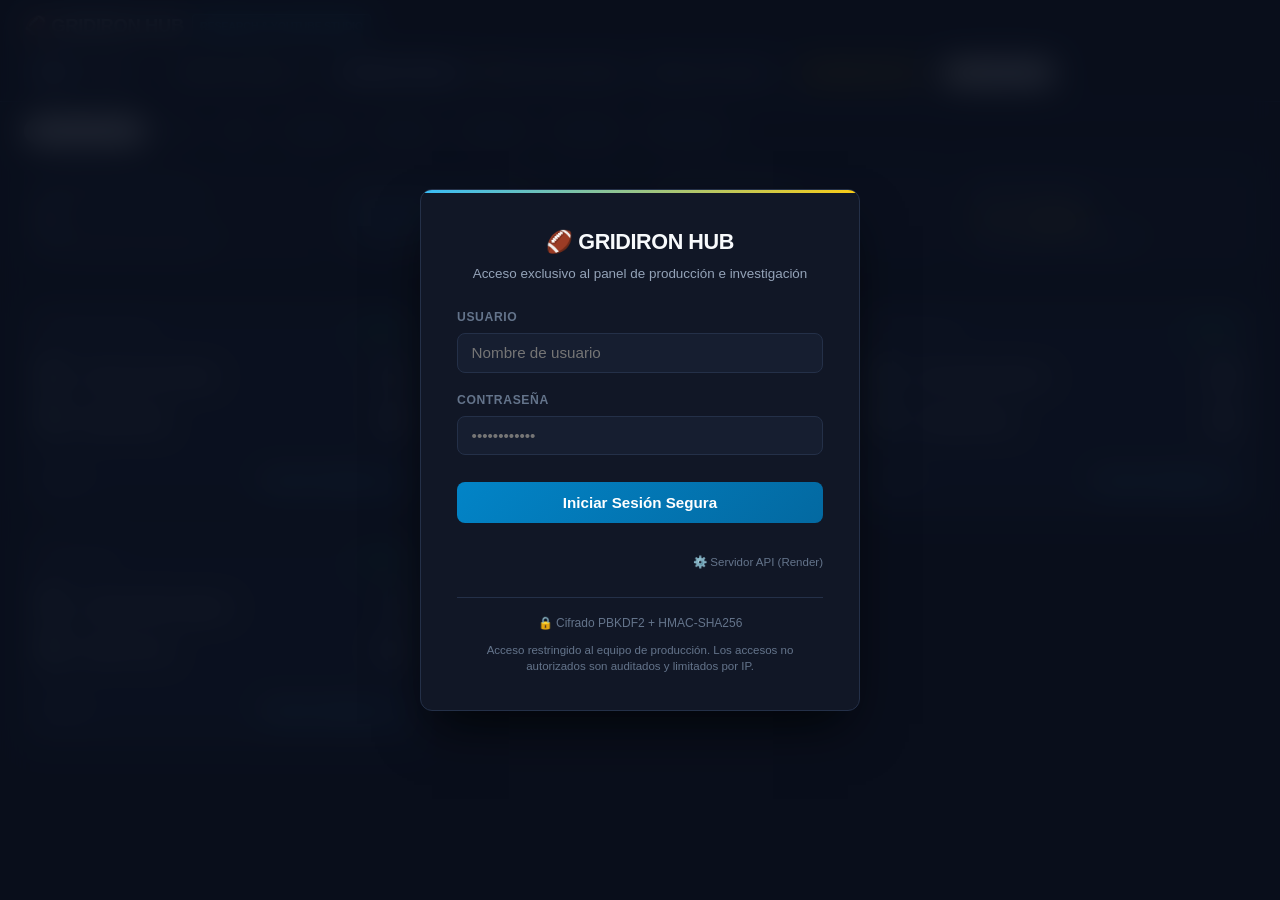
==== frontend/index.html @ 56f916ce "fix(vercel): add .vercelignore and clean vercel.json for pure static deployment" ====
<!DOCTYPE html>
<html lang="es">
<head>
  <meta charset="UTF-8">
  <meta name="viewport" content="width=device-width, initial-scale=1.0">
  <title>Gridiron Hub — Plataforma de Research NFL/NCAA</title>
  <link rel="stylesheet" href="./style.css">
  <link rel="icon" href="data:image/svg+xml,<svg xmlns=%22http://www.w3.org/2000/svg%22 viewBox=%220 0 100 100%22><text y=%22.9em%22 font-size=%2290%22>🏈</text></svg>">
</head>
<body>

  <!-- App Header -->
  <header class="app-header">
    <div class="header-container">
      <div class="brand-section">
        <div class="brand-title">
          <span>🏈 GRIDIRON HUB</span>
          <span class="brand-badge">Research & YouTube Studio</span>
        </div>
      </div>

      <div class="controls-section">
        <!-- League Selector -->
        <div class="btn-group">
          <button class="btn-toggle active" id="btn-league-nfl" onclick="switchLeague('nfl')">NFL</button>
          <button class="btn-toggle" id="btn-league-ncaa" onclick="switchLeague('ncaa')">NCAA</button>
        </div>

        <!-- Week Selector -->
        <select class="select-input" id="select-week" onchange="changeWeek(this.value)">
          <option value="11" selected>Semana 11 (2024)</option>
          <option value="10">Semana 10 (2024)</option>
          <option value="9">Semana 9 (2024)</option>
        </select>

        <!-- View Switcher -->
        <div class="btn-group">
          <button class="btn-toggle active" id="btn-view-games" onclick="switchView('games')">Partidos & Fichas</button>
          <button class="btn-toggle" id="btn-view-awards" onclick="switchView('awards')">🏆 Premios Semanales</button>
          <button class="btn-toggle" id="btn-view-script" onclick="switchView('script')">🎙️ Guion YouTube</button>
        </div>

        <!-- Staging / Mock Indicator -->
        <div class="staging-indicator" onclick="toggleTestPanel()" title="Solo para tus ojos: Entorno de pruebas y simulación">
          <span class="staging-dot"></span>
          <span>Staging Preview</span>
        </div>

        <!-- User Session Indicator & Controls -->
        <div id="auth-controls" style="display: flex; align-items: center; gap: 0.5rem;">
          <span class="brand-badge" id="auth-user-badge" style="display: none; background: rgba(34, 197, 94, 0.15); color: var(--metric-positive); border-color: rgba(34, 197, 94, 0.3);"></span>
          <button class="pill-btn" id="btn-logout" onclick="logoutUser()" style="display: none; font-size: 0.72rem; padding: 0.25rem 0.55rem;">Cerrar Sesión</button>
          <button class="pill-btn active" id="btn-login-trigger" onclick="openLoginModal()" style="font-size: 0.72rem; padding: 0.25rem 0.55rem;">🔑 Acceso Equipo</button>
        </div>
      </div>
    </div>
  </header>

  <!-- Testing & Simulation Control Panel (Solo para tus ojos) -->
  <section class="test-panel" id="test-panel">
    <div style="display: flex; align-items: center; justify-content: space-between; margin-bottom: 0.5rem;">
      <strong style="color: var(--metric-gold); font-size: 0.85rem;">🛠 ENTORNO DE STAGING MOCK PREVIEW (SOLO PARA TUS OJOS)</strong>
      <span style="font-size: 0.75rem; color: var(--text-muted);">Usa este panel para simular updates antes de fusionar a producción.</span>
    </div>
    <div style="display: flex; gap: 0.5rem; flex-wrap: wrap;">
      <button class="pill-btn active" onclick="loadMockDataset()">🔄 Recargar Fixtures Semanales</button>
      <button class="pill-btn" onclick="simulateGameEnd()">⚡ Simular Partido Finalizado en Vivo</button>
      <button class="pill-btn" onclick="copyYoutubeNotes()">📋 Copiar Resumen para Teleprompter</button>
    </div>
  </section>

  <!-- Filter Pills -->
  <nav class="filter-bar" id="division-filters">
    <button class="pill-btn active" onclick="filterDivision('ALL')">Todos los Juegos</button>
    <button class="pill-btn" onclick="filterDivision('AFC')">AFC</button>
    <button class="pill-btn" onclick="filterDivision('NFC')">NFC</button>
    <button class="pill-btn" onclick="filterDivision('AFC West')">AFC West</button>
    <button class="pill-btn" onclick="filterDivision('AFC East')">AFC East</button>
    <button class="pill-btn" onclick="filterDivision('AFC North')">AFC North</button>
    <button class="pill-btn" onclick="filterDivision('NFC North')">NFC North</button>
    <button class="pill-btn" onclick="filterDivision('SEC')">SEC (NCAA)</button>
  </nav>

  <!-- KPI Banner -->
  <section class="kpi-banner" id="kpi-banner">
    <div class="kpi-card">
      <span class="kpi-label">Partidos Procesados</span>
      <span class="kpi-value" id="kpi-games-count">5</span>
      <span class="kpi-sub">100% data play-by-play ingesta</span>
    </div>
    <div class="kpi-card">
      <span class="kpi-label">Mayor Impacto WP Swing</span>
      <span class="kpi-value" style="color: var(--metric-cyan);">+76.0%</span>
      <span class="kpi-sub">K. Brooks FG Bloqueado (GB vs CHI)</span>
    </div>
    <div class="kpi-card">
      <span class="kpi-label">Líder Ofensivo EPA</span>
      <span class="kpi-value" style="color: var(--metric-positive);">+21.4</span>
      <span class="kpi-sub">Josh Allen (Bills vs Chiefs)</span>
    </div>
    <div class="kpi-card">
      <span class="kpi-label">Líder Defensivo</span>
      <span class="kpi-value" style="color: var(--metric-gold);">2.5 Sacks</span>
      <span class="kpi-sub">T.J. Watt (Steelers vs Ravens)</span>
    </div>
  </section>

  <!-- Main Content View Container -->
  <main class="main-content">
    <!-- View 1: Matchup Cards Grid -->
    <div id="view-games">
      <div class="games-grid" id="games-container">
        <!-- Rendered dynamically via app.js -->
      </div>
    </div>

    <!-- View 2: Weekly Awards Hub -->
    <div id="view-awards" style="display: none;">
      <div class="awards-grid" id="awards-container">
        <!-- Rendered dynamically via app.js -->
      </div>
    </div>

    <!-- View 3: YouTube Script Studio -->
    <div id="view-script" style="display: none;">
      <div style="background: var(--bg-card); border: 1px solid var(--border-subtle); border-radius: var(--radius-lg); padding: 1.5rem;">
        <div style="display: flex; align-items: center; justify-content: space-between; flex-wrap: wrap; gap: 1rem; margin-bottom: 1.25rem; border-bottom: 1px solid var(--border-subtle); padding-bottom: 1rem;">
          <div>
            <h2 style="font-size: 1.25rem; font-weight: 700; color: var(--text-primary);">🎙️ YouTube Studio — Guion y Teleprompter</h2>
            <div style="display: flex; gap: 0.75rem; margin-top: 0.35rem; flex-wrap: wrap;">
              <span class="badge-metric badge-wp-swing" id="script-duration-badge">⏱️ 13m 45s estimados</span>
              <span class="badge-metric badge-epa-pos" id="script-words-badge">1,780 palabras</span>
              <span class="badge-metric" style="background: rgba(250, 204, 21, 0.15); color: var(--metric-gold);">Estructura 6 Bloques</span>
            </div>
          </div>
          <div style="display: flex; gap: 0.5rem;">
            <button class="pill-btn active" onclick="copyFullScript()">📋 Copiar Guion Completo</button>
            <button class="pill-btn" onclick="downloadScriptFile()">📥 Descargar .md</button>
          </div>
        </div>

        <div style="margin-bottom: 1.5rem;">
          <h4 style="font-size: 0.82rem; text-transform: uppercase; color: var(--text-muted); margin-bottom: 0.5rem;">📌 Títulos Sugeridos para YouTube (Alto CTR):</h4>
          <div id="script-titles-list" style="display: flex; flex-direction: column; gap: 0.4rem;"></div>
        </div>

        <div>
          <h4 style="font-size: 0.82rem; text-transform: uppercase; color: var(--text-muted); margin-bottom: 0.5rem;">📖 Texto del Teleprompter:</h4>
          <pre id="script-content-pre" style="background: var(--bg-surface); border: 1px solid var(--border-subtle); border-radius: var(--radius-md); padding: 1.25rem; color: var(--text-primary); font-family: var(--font-sans); white-space: pre-wrap; line-height: 1.7; font-size: 0.92rem; max-height: 650px; overflow-y: auto;"></pre>
        </div>
      </div>
    </div>
  </main>

  <!-- Drawer Modal for Game Details -->
  <div class="drawer-overlay" id="drawer-modal" onclick="closeDrawer(event)">
    <div class="drawer-panel" onclick="event.stopPropagation()">
      <div class="drawer-header">
        <div>
          <div style="font-size: 0.72rem; color: var(--text-muted); text-transform: uppercase;" id="drawer-venue">Highmark Stadium</div>
          <h2 style="font-size: 1.25rem; font-weight: 700; color: var(--text-primary);" id="drawer-title">Bills vs Chiefs</h2>
        </div>
        <button class="drawer-close" onclick="closeDrawer()">&times;</button>
      </div>

      <div class="drawer-body">
        <!-- Boxscore Analítico -->
        <section>
          <div class="section-title">📊 Boxscore Analítico & Eficiencia EPA</div>
          <table class="stats-table">
            <thead>
              <tr>
                <th style="text-align: left;">Métrica</th>
                <th id="th-away-team">KC</th>
                <th id="th-home-team">BUF</th>
              </tr>
            </thead>
            <tbody id="drawer-stats-body">
              <!-- Rendered via app.js -->
            </tbody>
          </table>
        </section>

        <!-- Top Jugadas Clave -->
        <section>
          <div class="section-title">⚡ Top Jugadas Clave (Por Win Probability Swing & EPA)</div>
          <div id="drawer-plays-list">
            <!-- Rendered via app.js -->
          </div>
        </section>

        <!-- Trivia y Contexto Narrativo para YouTube -->
        <section>
          <div class="section-title">🎙 Trivia & Puntos Narrativos para el Guion</div>
          <div id="drawer-trivia-list">
            <!-- Rendered via app.js -->
          </div>
        </section>
      </div>
    </div>
  </div>

  <!-- Login Overlay Modal (OWASP Compliant Session Gate) -->
  <div class="login-overlay" id="login-overlay">
    <div class="login-card">
      <div class="login-header">
        <div class="login-title">🏈 GRIDIRON HUB</div>
        <div class="login-subtitle">Acceso exclusivo al panel de producción e investigación</div>
      </div>

      <div class="login-error" id="login-error"></div>

      <form class="login-form" id="login-form" onsubmit="handleLoginSubmit(event)">
        <div class="login-input-group">
          <label class="login-label" for="login-username">Usuario</label>
          <input class="login-input" type="text" id="login-username" name="username" placeholder="Nombre de usuario" required autocomplete="username">
        </div>

        <div class="login-input-group">
          <label class="login-label" for="login-password">Contraseña</label>
          <input class="login-input" type="password" id="login-password" name="password" placeholder="••••••••••••" required autocomplete="current-password">
        </div>

        <button class="login-submit-btn" type="submit" id="btn-submit-login">
          Iniciar Sesión Segura
        </button>

        <div style="margin-top: 0.5rem; text-align: right;">
          <a href="javascript:void(0)" onclick="toggleApiConfig()" style="font-size: 0.72rem; color: var(--text-muted); text-decoration: none;">⚙️ Servidor API (Render)</a>
        </div>
        <div id="api-config-section" style="display: none; margin-top: 0.5rem; background: var(--bg-card); padding: 0.65rem 0.75rem; border-radius: var(--radius-sm); border: 1px solid var(--border-subtle); text-align: left;">
          <label class="login-label" style="margin-bottom: 0.35rem; display: block;">URL del Backend en Render:</label>
          <div style="display: flex; gap: 0.5rem;">
            <input class="login-input" type="url" id="custom-api-url" placeholder="https://gridiron-hub-2lr3.onrender.com" style="flex: 1; font-size: 0.8rem; padding: 0.4rem 0.6rem;">
            <button type="button" class="pill-btn active" onclick="saveCustomApiUrl()" style="font-size: 0.72rem; padding: 0.4rem 0.7rem;">Guardar</button>
          </div>
        </div>
      </form>

      <div class="login-footer-info">
        <div style="display: flex; align-items: center; justify-content: center; gap: 0.4rem;">
          <span>🔒 Cifrado PBKDF2 + HMAC-SHA256</span>
        </div>
        <span style="font-size: 0.72rem; color: var(--text-muted); text-align: center; line-height: 1.4;">
          Acceso restringido al equipo de producción. Los accesos no autorizados son auditados y limitados por IP.
        </span>
      </div>
    </div>
  </div>

  <script src="./app.js"></script>
</body>
</html>
---- frontend/style.css ----
@import url("./design-tokens/tokens.css");

* {
  box-sizing: border-box;
  margin: 0;
  padding: 0;
}

body {
  background-color: var(--bg-canvas);
  color: var(--text-primary);
  font-family: var(--font-sans);
  line-height: 1.5;
  -webkit-font-smoothing: antialiased;
  min-height: 100vh;
}

/* Header */
.app-header {
  position: sticky;
  top: 0;
  z-index: 40;
  background: var(--bg-header);
  backdrop-filter: blur(12px);
  border-bottom: 1px solid var(--border-subtle);
  padding: 0.75rem 1.5rem;
}

.header-container {
  max-width: 1400px;
  margin: 0 auto;
  display: flex;
  align-items: center;
  justify-content: space-between;
  gap: 1rem;
  flex-wrap: wrap;
}

.brand-section {
  display: flex;
  align-items: center;
  gap: 0.75rem;
}

.brand-title {
  font-size: 1.15rem;
  font-weight: 700;
  letter-spacing: -0.02em;
  display: flex;
  align-items: center;
  gap: 0.5rem;
}

.brand-badge {
  font-size: 0.68rem;
  text-transform: uppercase;
  font-weight: 700;
  background: rgba(56, 189, 248, 0.15);
  color: var(--metric-cyan);
  border: 1px solid rgba(56, 189, 248, 0.3);
  padding: 0.15rem 0.45rem;
  border-radius: var(--radius-sm);
}

.controls-section {
  display: flex;
  align-items: center;
  gap: 0.75rem;
  flex-wrap: wrap;
}

.btn-group {
  display: inline-flex;
  background: var(--bg-surface);
  border: 1px solid var(--border-subtle);
  border-radius: var(--radius-md);
  padding: 2px;
}

.btn-toggle {
  background: transparent;
  border: none;
  color: var(--text-secondary);
  font-size: 0.82rem;
  font-weight: 600;
  padding: 0.4rem 0.85rem;
  border-radius: calc(var(--radius-md) - 2px);
  cursor: pointer;
  transition: all 0.15s ease;
}

.btn-toggle.active {
  background: var(--bg-elevated);
  color: var(--text-primary);
  box-shadow: var(--shadow-sm);
}

.select-input {
  background: var(--bg-surface);
  border: 1px solid var(--border-subtle);
  color: var(--text-primary);
  font-size: 0.82rem;
  padding: 0.4rem 0.75rem;
  border-radius: var(--radius-md);
  cursor: pointer;
  outline: none;
}

.staging-indicator {
  display: flex;
  align-items: center;
  gap: 0.4rem;
  font-size: 0.78rem;
  font-weight: 600;
  color: var(--metric-gold);
  background: rgba(250, 204, 21, 0.1);
  border: 1px solid rgba(250, 204, 21, 0.25);
  padding: 0.35rem 0.7rem;
  border-radius: var(--radius-md);
  cursor: pointer;
}

.staging-dot {
  width: 7px;
  height: 7px;
  border-radius: 50%;
  background: var(--metric-gold);
  box-shadow: 0 0 6px var(--metric-gold);
}

/* Secondary Filter Bar */
.filter-bar {
  max-width: 1400px;
  margin: 1rem auto 0;
  padding: 0 1.5rem;
  display: flex;
  align-items: center;
  gap: 0.5rem;
  overflow-x: auto;
  scrollbar-width: thin;
  padding-bottom: 0.5rem;
}

.pill-btn {
  background: var(--bg-surface);
  border: 1px solid var(--border-subtle);
  color: var(--text-secondary);
  font-size: 0.78rem;
  font-weight: 500;
  padding: 0.3rem 0.75rem;
  border-radius: 9999px;
  cursor: pointer;
  white-space: nowrap;
  transition: all 0.15s ease;
}

.pill-btn:hover {
  border-color: var(--border-strong);
  color: var(--text-primary);
}

.pill-btn.active {
  background: var(--text-primary);
  color: var(--text-inverse);
  border-color: var(--text-primary);
}

/* KPI Banner */
.kpi-banner {
  max-width: 1400px;
  margin: 1rem auto;
  padding: 0 1.5rem;
  display: grid;
  grid-template-columns: repeat(auto-fit, minmax(220px, 1fr));
  gap: 0.75rem;
}

.kpi-card {
  background: var(--bg-surface);
  border: 1px solid var(--border-subtle);
  border-radius: var(--radius-md);
  padding: 0.85rem 1rem;
  display: flex;
  flex-direction: column;
}

.kpi-label {
  font-size: 0.72rem;
  font-weight: 600;
  text-transform: uppercase;
  letter-spacing: 0.04em;
  color: var(--text-muted);
}

.kpi-value {
  font-family: var(--font-mono);
  font-size: 1.35rem;
  font-weight: 700;
  color: var(--text-primary);
  margin-top: 0.2rem;
}

.kpi-sub {
  font-size: 0.74rem;
  color: var(--text-secondary);
}

/* Main Container */
.main-content {
  max-width: 1400px;
  margin: 0 auto;
  padding: 1rem 1.5rem 4rem;
}

/* Games Grid */
.games-grid {
  display: grid;
  grid-template-columns: repeat(auto-fill, minmax(340px, 1fr));
  gap: 1rem;
}

.game-card {
  background: var(--bg-card);
  border: 1px solid var(--border-subtle);
  border-radius: var(--radius-lg);
  padding: 1.15rem;
  cursor: pointer;
  transition: transform 0.12s ease, border-color 0.12s ease, background-color 0.12s ease;
  display: flex;
  flex-direction: column;
  position: relative;
  overflow: hidden;
}

.game-card:hover {
  background: var(--bg-card-hover);
  border-color: var(--border-strong);
  transform: translateY(-2px);
  box-shadow: var(--shadow-md);
}

.game-card-meta {
  display: flex;
  align-items: center;
  justify-content: space-between;
  font-size: 0.72rem;
  color: var(--text-muted);
  margin-bottom: 0.85rem;
}

.status-badge {
  font-size: 0.68rem;
  font-weight: 700;
  text-transform: uppercase;
  padding: 0.15rem 0.45rem;
  border-radius: var(--radius-sm);
  background: rgba(34, 197, 94, 0.12);
  color: var(--metric-positive);
  border: 1px solid rgba(34, 197, 94, 0.3);
}

.scoreboard-row {
  display: flex;
  align-items: center;
  justify-content: space-between;
  padding: 0.35rem 0;
}

.team-info {
  display: flex;
  align-items: center;
  gap: 0.65rem;
}

.team-logo {
  width: 26px;
  height: 26px;
  object-fit: contain;
}

.team-name {
  font-size: 0.95rem;
  font-weight: 600;
  color: var(--text-primary);
}

.team-score {
  font-family: var(--font-mono);
  font-size: 1.35rem;
  font-weight: 700;
  color: var(--text-primary);
}

.game-card-footer {
  margin-top: 1rem;
  padding-top: 0.75rem;
  border-top: 1px solid var(--border-subtle);
  display: flex;
  align-items: center;
  justify-content: space-between;
  font-size: 0.74rem;
  color: var(--text-secondary);
}

.badge-metric {
  font-family: var(--font-mono);
  font-size: 0.72rem;
  font-weight: 600;
  padding: 0.15rem 0.4rem;
  border-radius: var(--radius-sm);
}

.badge-epa-pos {
  background: rgba(34, 197, 94, 0.12);
  color: var(--metric-positive);
}

.badge-wp-swing {
  background: rgba(56, 189, 248, 0.12);
  color: var(--metric-cyan);
}

/* Modal Drawer for Game Detail */
.drawer-overlay {
  position: fixed;
  inset: 0;
  background: rgba(0, 0, 0, 0.75);
  backdrop-filter: blur(4px);
  z-index: 50;
  display: none;
  justify-content: flex-end;
}

.drawer-overlay.active {
  display: flex;
}

.drawer-panel {
  width: 100%;
  max-width: 620px;
  background: var(--bg-surface);
  border-left: 1px solid var(--border-subtle);
  height: 100%;
  overflow-y: auto;
  display: flex;
  flex-direction: column;
}

.drawer-header {
  padding: 1.25rem 1.5rem;
  border-bottom: 1px solid var(--border-subtle);
  display: flex;
  align-items: flex-start;
  justify-content: space-between;
  background: var(--bg-canvas);
  position: sticky;
  top: 0;
  z-index: 10;
}

.drawer-close {
  background: transparent;
  border: none;
  color: var(--text-secondary);
  font-size: 1.5rem;
  cursor: pointer;
}

.drawer-body {
  padding: 1.5rem;
  display: flex;
  flex-direction: column;
  gap: 1.75rem;
}

.section-title {
  font-size: 0.82rem;
  font-weight: 700;
  text-transform: uppercase;
  letter-spacing: 0.05em;
  color: var(--text-muted);
  margin-bottom: 0.75rem;
  display: flex;
  align-items: center;
  gap: 0.5rem;
}

/* Analytics Stats Table */
.stats-table {
  width: 100%;
  border-collapse: collapse;
  font-size: 0.84rem;
}

.stats-table th, .stats-table td {
  padding: 0.5rem 0.75rem;
  border-bottom: 1px solid var(--border-subtle);
}

.stats-table th {
  color: var(--text-muted);
  font-weight: 600;
  text-align: center;
}

.stats-table td {
  font-family: var(--font-mono);
}

.stats-table td:first-child {
  font-family: var(--font-sans);
  color: var(--text-secondary);
  font-weight: 500;
}

/* Plays List */
.play-item {
  background: var(--bg-card);
  border: 1px solid var(--border-subtle);
  border-radius: var(--radius-md);
  padding: 0.85rem;
  margin-bottom: 0.65rem;
  display: flex;
  flex-direction: column;
  gap: 0.4rem;
}

.play-header {
  display: flex;
  align-items: center;
  justify-content: space-between;
  font-size: 0.75rem;
}

.play-desc {
  font-size: 0.84rem;
  color: var(--text-primary);
}

.play-btn {
  align-self: flex-start;
  margin-top: 0.35rem;
  display: inline-flex;
  align-items: center;
  gap: 0.35rem;
  font-size: 0.74rem;
  font-weight: 600;
  color: var(--metric-cyan);
  background: rgba(56, 189, 248, 0.1);
  padding: 0.25rem 0.65rem;
  border-radius: var(--radius-sm);
  text-decoration: none;
}

.play-btn:hover {
  background: rgba(56, 189, 248, 0.2);
}

/* Trivia List */
.trivia-item {
  padding: 0.65rem 0.85rem;
  background: rgba(250, 204, 21, 0.05);
  border-left: 3px solid var(--metric-gold);
  border-radius: 0 var(--radius-sm) var(--radius-sm) 0;
  font-size: 0.84rem;
  color: var(--text-primary);
  margin-bottom: 0.5rem;
}

/* Awards View */
.awards-grid {
  display: grid;
  grid-template-columns: repeat(auto-fill, minmax(400px, 1fr));
  gap: 1.25rem;
}

.award-card {
  background: var(--bg-card);
  border: 1px solid var(--border-subtle);
  border-radius: var(--radius-lg);
  padding: 1.25rem;
}

.award-header {
  display: flex;
  align-items: center;
  justify-content: space-between;
  margin-bottom: 1rem;
  border-bottom: 1px solid var(--border-subtle);
  padding-bottom: 0.65rem;
}

.award-candidate {
  display: flex;
  align-items: flex-start;
  gap: 0.75rem;
  padding: 0.65rem 0;
  border-bottom: 1px solid rgba(255, 255, 255, 0.05);
}

.candidate-rank {
  font-family: var(--font-mono);
  font-size: 0.95rem;
  font-weight: 700;
  color: var(--metric-gold);
  width: 24px;
}

.candidate-info {
  flex: 1;
}

.candidate-name {
  font-size: 0.92rem;
  font-weight: 600;
  color: var(--text-primary);
}

.candidate-summary {
  font-size: 0.78rem;
  color: var(--text-secondary);
  margin-top: 0.15rem;
}

/* Testing Drawer */
.test-panel {
  display: none;
  background: var(--bg-surface);
  border: 1px dashed var(--metric-gold);
  border-radius: var(--radius-md);
  padding: 1rem;
  margin: 1rem auto;
  max-width: 1400px;
}

.test-panel.active {
  display: block;
}

/* ==============================================================================
   Authentication Overlay & Login Modal (OWASP Aligned)
   ============================================================================== */
.login-overlay {
  position: fixed;
  inset: 0;
  background: rgba(10, 15, 29, 0.88);
  backdrop-filter: blur(16px);
  z-index: 100;
  display: flex;
  align-items: center;
  justify-content: center;
  padding: 1.5rem;
  opacity: 0;
  pointer-events: none;
  transition: opacity 0.25s cubic-bezier(0.16, 1, 0.3, 1);
}

.login-overlay.active {
  opacity: 1;
  pointer-events: auto;
}

.login-card {
  background: var(--bg-surface);
  border: 1px solid var(--border-subtle);
  border-radius: var(--radius-lg);
  box-shadow: 0 25px 50px -12px rgba(0, 0, 0, 0.7);
  width: 100%;
  max-width: 440px;
  padding: 2.25rem;
  position: relative;
  overflow: hidden;
}

.login-card::before {
  content: "";
  position: absolute;
  top: 0;
  left: 0;
  right: 0;
  height: 3px;
  background: linear-gradient(90deg, var(--metric-cyan), var(--metric-gold));
}

.login-header {
  text-align: center;
  margin-bottom: 1.5rem;
}

.login-title {
  font-size: 1.35rem;
  font-weight: 800;
  letter-spacing: -0.02em;
  color: var(--text-primary);
  display: flex;
  align-items: center;
  justify-content: center;
  gap: 0.5rem;
}

.login-subtitle {
  font-size: 0.84rem;
  color: var(--text-secondary);
  margin-top: 0.35rem;
}

.login-form {
  display: flex;
  flex-direction: column;
  gap: 1.15rem;
}

.login-input-group {
  display: flex;
  flex-direction: column;
  gap: 0.4rem;
}

.login-label {
  font-size: 0.76rem;
  font-weight: 600;
  text-transform: uppercase;
  letter-spacing: 0.05em;
  color: var(--text-muted);
}

.login-input {
  background: var(--bg-card);
  border: 1px solid var(--border-subtle);
  border-radius: var(--radius-md);
  color: var(--text-primary);
  font-family: inherit;
  font-size: 0.95rem;
  padding: 0.65rem 0.85rem;
  transition: all 0.15s ease;
  outline: none;
}

.login-input:focus {
  border-color: var(--metric-cyan);
  box-shadow: 0 0 0 3px rgba(56, 189, 248, 0.15);
}

.login-submit-btn {
  background: linear-gradient(135deg, #0284c7, #0369a1);
  color: #ffffff;
  border: none;
  border-radius: var(--radius-md);
  font-size: 0.95rem;
  font-weight: 700;
  padding: 0.75rem;
  cursor: pointer;
  transition: all 0.15s ease;
  margin-top: 0.5rem;
}

.login-submit-btn:hover {
  filter: brightness(1.15);
  box-shadow: 0 4px 12px rgba(2, 132, 199, 0.3);
}

.login-submit-btn:disabled {
  opacity: 0.6;
  cursor: not-allowed;
}

.login-error {
  display: none;
  background: rgba(239, 68, 68, 0.15);
  border: 1px solid rgba(239, 68, 68, 0.3);
  color: #fca5a5;
  font-size: 0.82rem;
  padding: 0.65rem 0.85rem;
  border-radius: var(--radius-sm);
  margin-bottom: 1rem;
}

.login-footer-info {
  margin-top: 1.5rem;
  padding-top: 1rem;
  border-top: 1px solid var(--border-subtle);
  font-size: 0.75rem;
  color: var(--text-muted);
  display: flex;
  flex-direction: column;
  gap: 0.6rem;
}

.login-quick-fill {
  background: transparent;
  border: 1px dashed var(--border-subtle);
  color: var(--text-secondary);
  border-radius: var(--radius-sm);
  padding: 0.4rem 0.6rem;
  font-size: 0.75rem;
  cursor: pointer;
  transition: border-color 0.15s;
}

.login-quick-fill:hover {
  border-color: var(--metric-gold);
  color: var(--text-primary);
}
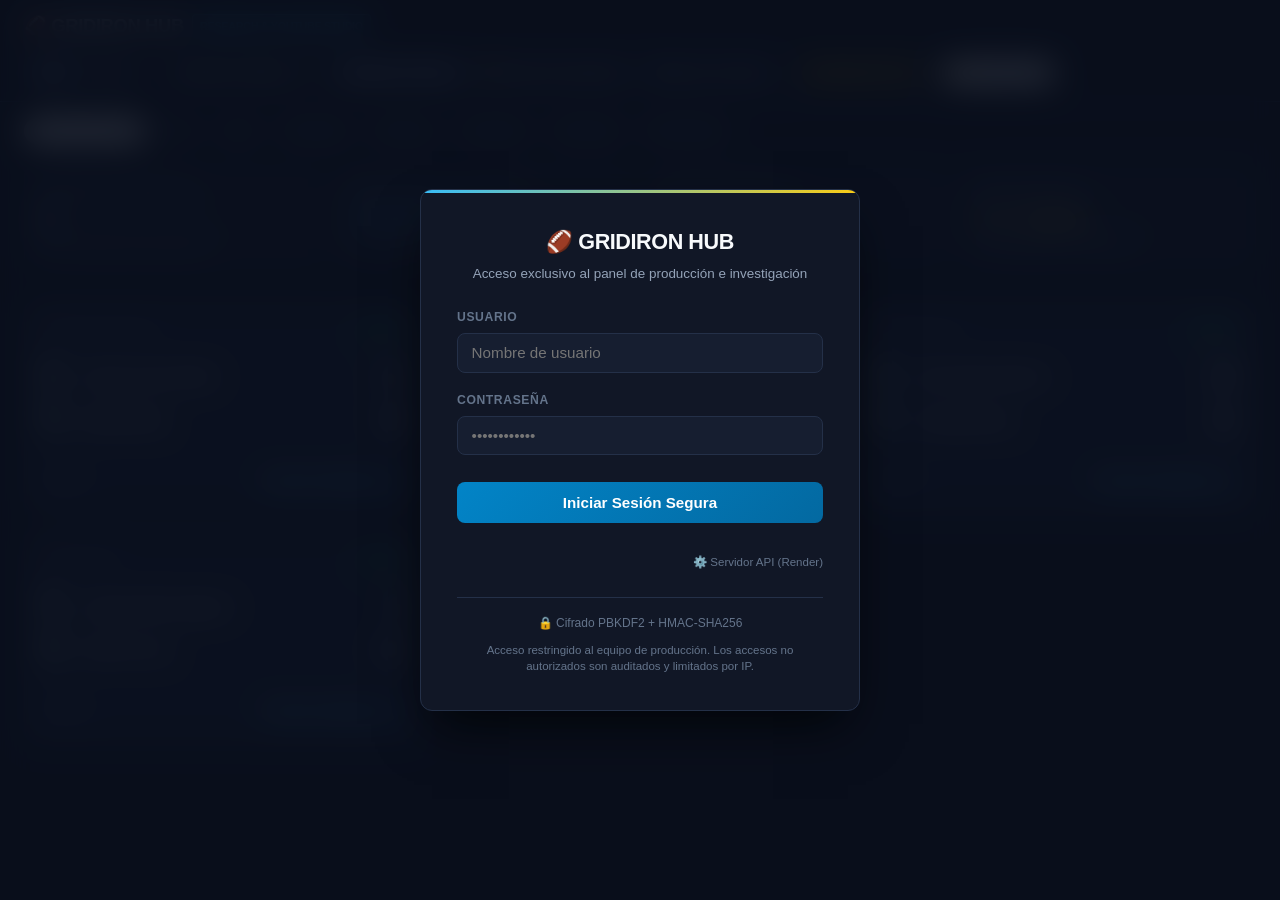
==== commit 9db09f81: "feat(tactical): implement deep research tactical analysis, DOs/DON'Ts, award deep dives and copy but" ====
--- a/frontend/index.html
+++ b/frontend/index.html
@@ -164,38 +164,62 @@
       </div>
 
       <div class="drawer-body">
-        <!-- Boxscore Analítico -->
-        <section>
-          <div class="section-title">📊 Boxscore Analítico & Eficiencia EPA</div>
-          <table class="stats-table">
-            <thead>
-              <tr>
-                <th style="text-align: left;">Métrica</th>
-                <th id="th-away-team">KC</th>
-                <th id="th-home-team">BUF</th>
-              </tr>
-            </thead>
-            <tbody id="drawer-stats-body">
+        <!-- Tab Switcher inside Drawer -->
+        <div class="drawer-tabs">
+          <button class="drawer-tab-btn active" id="tab-btn-tactical" onclick="switchDrawerTab('tactical')">
+            🛡️ Análisis Táctico & Deep Research
+          </button>
+          <button class="drawer-tab-btn" id="tab-btn-boxscore" onclick="switchDrawerTab('boxscore')">
+            📊 Boxscore & Jugadas Clave
+          </button>
+        </div>
+
+        <!-- TAB 1: Análisis Táctico & Deep Research (Estilo Super Bowl LX) -->
+        <div id="drawer-tab-content-tactical">
+          <button class="btn-copy-tactical" id="btn-copy-tactical" onclick="copyCurrentGameTacticalMarkdown()">
+            📋 Copiar Análisis Completo (Formato YouTube / Gemini)
+          </button>
+
+          <div id="drawer-tactical-body" class="tactical-container" style="margin-top: 1rem;">
+            <!-- Rendered via app.js -->
+          </div>
+        </div>
+
+        <!-- TAB 2: Boxscore Analítico & Jugadas Clave -->
+        <div id="drawer-tab-content-boxscore" style="display: none; flex-direction: column; gap: 1.75rem;">
+          <!-- Boxscore Analítico -->
+          <section>
+            <div class="section-title">📊 Boxscore Analítico & Eficiencia EPA</div>
+            <table class="stats-table">
+              <thead>
+                <tr>
+                  <th style="text-align: left;">Métrica</th>
+                  <th id="th-away-team">KC</th>
+                  <th id="th-home-team">BUF</th>
+                </tr>
+              </thead>
+              <tbody id="drawer-stats-body">
+                <!-- Rendered via app.js -->
+              </tbody>
+            </table>
+          </section>
+
+          <!-- Top Jugadas Clave -->
+          <section>
+            <div class="section-title">⚡ Top Jugadas Clave (Por Win Probability Swing & EPA)</div>
+            <div id="drawer-plays-list">
               <!-- Rendered via app.js -->
-            </tbody>
-          </table>
-        </section>
-
-        <!-- Top Jugadas Clave -->
-        <section>
-          <div class="section-title">⚡ Top Jugadas Clave (Por Win Probability Swing & EPA)</div>
-          <div id="drawer-plays-list">
-            <!-- Rendered via app.js -->
-          </div>
-        </section>
-
-        <!-- Trivia y Contexto Narrativo para YouTube -->
-        <section>
-          <div class="section-title">🎙 Trivia & Puntos Narrativos para el Guion</div>
-          <div id="drawer-trivia-list">
-            <!-- Rendered via app.js -->
-          </div>
-        </section>
+            </div>
+          </section>
+
+          <!-- Trivia y Contexto Narrativo para YouTube -->
+          <section>
+            <div class="section-title">🎙 Trivia & Puntos Narrativos para el Guion</div>
+            <div id="drawer-trivia-list">
+              <!-- Rendered via app.js -->
+            </div>
+          </section>
+        </div>
       </div>
     </div>
   </div>
--- a/frontend/style.css
+++ b/frontend/style.css
@@ -337,7 +337,7 @@
 
 .drawer-panel {
   width: 100%;
-  max-width: 620px;
+  max-width: 780px;
   background: var(--bg-surface);
   border-left: 1px solid var(--border-subtle);
   height: 100%;
@@ -702,3 +702,310 @@
   color: var(--text-primary);
 }
 
+/* ==========================================================================
+   Tactical Analysis & Deep Research (Drawer Modal)
+   ========================================================================== */
+
+.drawer-tabs {
+  display: flex;
+  background: var(--bg-card);
+  border-radius: var(--radius-sm);
+  padding: 0.25rem;
+  gap: 0.25rem;
+  border: 1px solid var(--border-subtle);
+  margin-bottom: 0.5rem;
+}
+
+.drawer-tab-btn {
+  flex: 1;
+  background: transparent;
+  border: none;
+  color: var(--text-secondary);
+  font-size: 0.8rem;
+  font-weight: 600;
+  padding: 0.5rem 0.75rem;
+  border-radius: var(--radius-sm);
+  cursor: pointer;
+  transition: all 0.15s ease;
+  display: flex;
+  align-items: center;
+  justify-content: center;
+  gap: 0.4rem;
+}
+
+.drawer-tab-btn:hover {
+  color: var(--text-primary);
+  background: rgba(255, 255, 255, 0.05);
+}
+
+.drawer-tab-btn.active {
+  background: var(--brand-primary);
+  color: #FFFFFF;
+  box-shadow: 0 2px 6px rgba(2, 132, 199, 0.3);
+}
+
+.tactical-container {
+  display: flex;
+  flex-direction: column;
+  gap: 1.5rem;
+}
+
+.tactical-header-card {
+  background: linear-gradient(135deg, rgba(2, 132, 199, 0.12), rgba(15, 23, 42, 0.6));
+  border: 1px solid rgba(2, 132, 199, 0.3);
+  border-radius: var(--radius-md);
+  padding: 1.25rem;
+}
+
+.tactical-headline {
+  font-size: 1.1rem;
+  font-weight: 800;
+  color: #FFFFFF;
+  line-height: 1.35;
+  margin-bottom: 0.75rem;
+  letter-spacing: -0.01em;
+}
+
+.tactical-narrative {
+  font-size: 0.86rem;
+  line-height: 1.6;
+  color: var(--text-secondary);
+  border-left: 3px solid var(--brand-primary);
+  padding-left: 0.85rem;
+  background: rgba(0, 0, 0, 0.2);
+  padding-top: 0.5rem;
+  padding-bottom: 0.5rem;
+  border-radius: 0 var(--radius-sm) var(--radius-sm) 0;
+}
+
+/* Historic Facts */
+.historic-facts-grid {
+  display: flex;
+  flex-direction: column;
+  gap: 0.6rem;
+}
+
+.historic-fact-item {
+  background: var(--bg-card);
+  border: 1px solid var(--border-subtle);
+  border-radius: var(--radius-sm);
+  padding: 0.75rem 0.9rem;
+  font-size: 0.82rem;
+  line-height: 1.45;
+  display: flex;
+  align-items: flex-start;
+  gap: 0.6rem;
+}
+
+.fact-badge {
+  background: rgba(245, 158, 11, 0.15);
+  color: var(--metric-gold);
+  border: 1px solid rgba(245, 158, 11, 0.3);
+  padding: 0.15rem 0.45rem;
+  border-radius: var(--radius-sm);
+  font-size: 0.7rem;
+  font-weight: 700;
+  white-space: nowrap;
+  flex-shrink: 0;
+  margin-top: 0.1rem;
+}
+
+.fact-text strong {
+  color: var(--text-primary);
+}
+
+/* Award Deep Dives */
+.award-deep-dives-list {
+  display: flex;
+  flex-direction: column;
+  gap: 0.85rem;
+}
+
+.deep-dive-card {
+  background: var(--bg-card);
+  border: 1px solid var(--border-subtle);
+  border-radius: var(--radius-md);
+  padding: 1rem 1.15rem;
+  transition: border-color 0.15s ease;
+}
+
+.deep-dive-card:hover {
+  border-color: rgba(2, 132, 199, 0.4);
+}
+
+.deep-dive-header {
+  display: flex;
+  align-items: center;
+  justify-content: space-between;
+  margin-bottom: 0.65rem;
+  padding-bottom: 0.45rem;
+  border-bottom: 1px solid var(--border-subtle);
+}
+
+.deep-dive-role {
+  font-size: 0.72rem;
+  font-weight: 700;
+  text-transform: uppercase;
+  color: var(--metric-cyan);
+  letter-spacing: 0.04em;
+}
+
+.deep-dive-player {
+  font-size: 0.96rem;
+  font-weight: 700;
+  color: var(--text-primary);
+  display: flex;
+  align-items: center;
+  gap: 0.45rem;
+}
+
+.team-pill-badge {
+  font-size: 0.68rem;
+  padding: 0.1rem 0.35rem;
+  border-radius: var(--radius-sm);
+  background: rgba(255, 255, 255, 0.1);
+  color: var(--text-secondary);
+  font-weight: 700;
+}
+
+.deep-dive-bullets {
+  list-style: none;
+  padding: 0;
+  margin: 0;
+  display: flex;
+  flex-direction: column;
+  gap: 0.45rem;
+}
+
+.deep-dive-bullets li {
+  font-size: 0.8rem;
+  line-height: 1.45;
+  color: var(--text-secondary);
+  padding-left: 1rem;
+  position: relative;
+}
+
+.deep-dive-bullets li::before {
+  content: "•";
+  position: absolute;
+  left: 0.2rem;
+  color: var(--brand-primary);
+  font-weight: bold;
+}
+
+.deep-dive-bullets strong {
+  color: var(--text-primary);
+}
+
+/* Tactical DOs and DON'Ts Table */
+.tactical-table-wrapper {
+  overflow-x: auto;
+  border: 1px solid var(--border-subtle);
+  border-radius: var(--radius-md);
+  background: var(--bg-card);
+}
+
+.tactical-table {
+  width: 100%;
+  border-collapse: collapse;
+  font-size: 0.82rem;
+}
+
+.tactical-table th {
+  background: rgba(15, 23, 42, 0.8);
+  padding: 0.65rem 0.85rem;
+  text-align: left;
+  font-size: 0.72rem;
+  font-weight: 700;
+  text-transform: uppercase;
+  letter-spacing: 0.04em;
+  color: var(--text-muted);
+  border-bottom: 1px solid var(--border-subtle);
+}
+
+.tactical-table td {
+  padding: 0.75rem 0.85rem;
+  border-bottom: 1px solid var(--border-subtle);
+  vertical-align: top;
+  line-height: 1.45;
+}
+
+.tactical-table tr:last-child td {
+  border-bottom: none;
+}
+
+.badge-tactical {
+  display: inline-block;
+  font-size: 0.7rem;
+  font-weight: 800;
+  padding: 0.2rem 0.5rem;
+  border-radius: var(--radius-sm);
+  text-transform: uppercase;
+}
+
+.badge-do {
+  background: rgba(16, 185, 129, 0.18);
+  color: #34d399;
+  border: 1px solid rgba(16, 185, 129, 0.4);
+}
+
+.badge-dont {
+  background: rgba(239, 68, 68, 0.18);
+  color: #f87171;
+  border: 1px solid rgba(239, 68, 68, 0.4);
+}
+
+/* Copy Tactical Button */
+.btn-copy-tactical {
+  display: inline-flex;
+  align-items: center;
+  justify-content: center;
+  gap: 0.5rem;
+  width: 100%;
+  background: linear-gradient(135deg, #0284c7, #0369a1);
+  color: #FFFFFF;
+  border: none;
+  border-radius: var(--radius-md);
+  padding: 0.75rem 1rem;
+  font-size: 0.86rem;
+  font-weight: 700;
+  cursor: pointer;
+  box-shadow: 0 4px 12px rgba(2, 132, 199, 0.25);
+  transition: all 0.15s ease;
+  margin-top: 0.5rem;
+}
+
+.btn-copy-tactical:hover {
+  filter: brightness(1.12);
+  transform: translateY(-1px);
+  box-shadow: 0 6px 16px rgba(2, 132, 199, 0.35);
+}
+
+.btn-copy-tactical:active {
+  transform: translateY(0);
+}
+
+.copy-feedback-toast {
+  position: fixed;
+  bottom: 2rem;
+  right: 2rem;
+  background: #10b981;
+  color: #FFFFFF;
+  font-size: 0.85rem;
+  font-weight: 700;
+  padding: 0.65rem 1.25rem;
+  border-radius: var(--radius-md);
+  box-shadow: 0 8px 24px rgba(0, 0, 0, 0.4);
+  z-index: 100;
+  display: flex;
+  align-items: center;
+  gap: 0.5rem;
+  animation: slideToast 0.3s ease;
+}
+
+@keyframes slideToast {
+  from { opacity: 0; transform: translateY(12px); }
+  to { opacity: 1; transform: translateY(0); }
+}
+
+
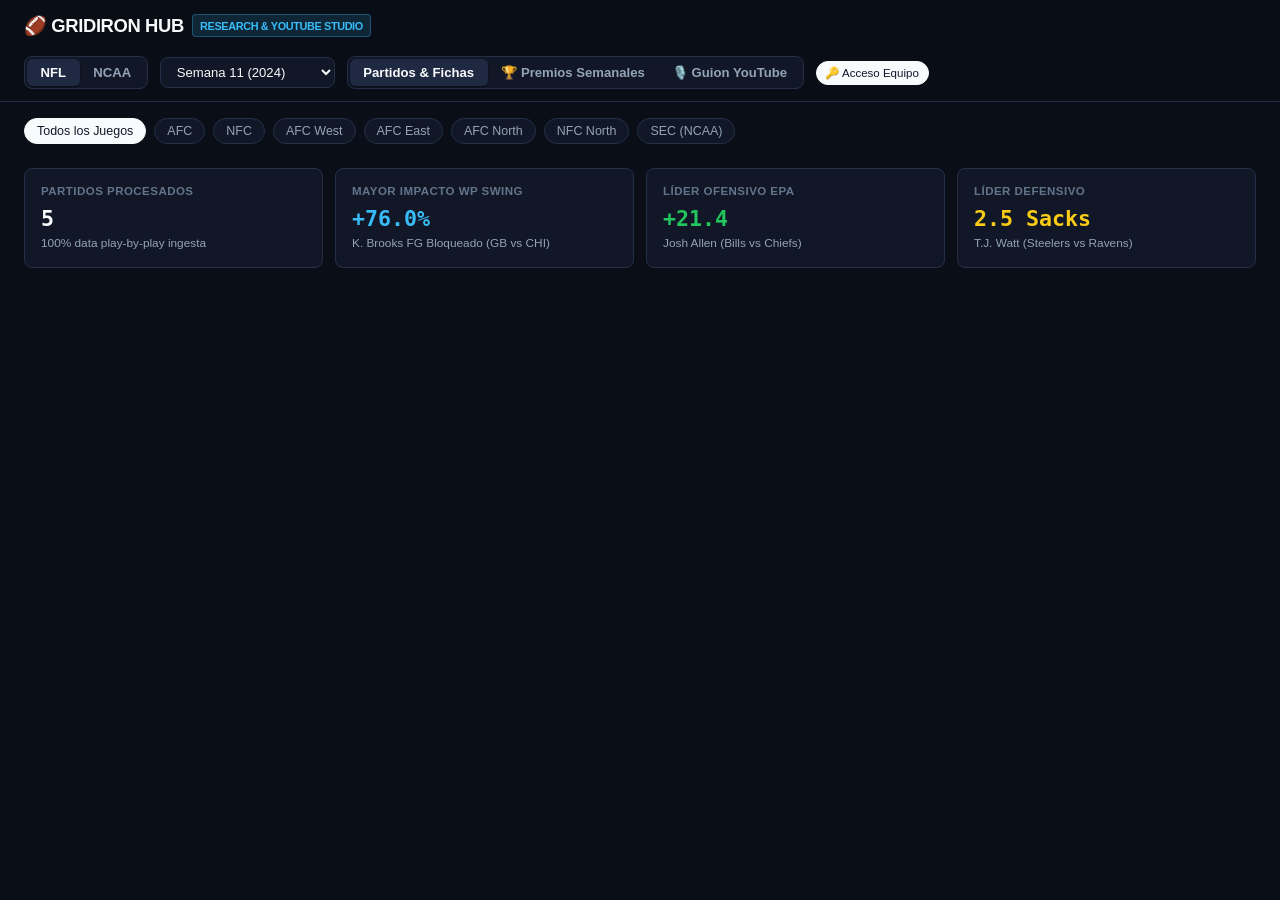
==== commit 1a81871e: "fix(frontend-backend): enable multi-week selector, NCAA loading, public game reports, and remove sta" ====
--- a/frontend/index.html
+++ b/frontend/index.html
@@ -31,6 +31,7 @@
           <option value="11" selected>Semana 11 (2024)</option>
           <option value="10">Semana 10 (2024)</option>
           <option value="9">Semana 9 (2024)</option>
+          <option value="2026_sb">Super Bowl LX (2026)</option>
         </select>
 
         <!-- View Switcher -->
@@ -40,12 +41,6 @@
           <button class="btn-toggle" id="btn-view-script" onclick="switchView('script')">🎙️ Guion YouTube</button>
         </div>
 
-        <!-- Staging / Mock Indicator -->
-        <div class="staging-indicator" onclick="toggleTestPanel()" title="Solo para tus ojos: Entorno de pruebas y simulación">
-          <span class="staging-dot"></span>
-          <span>Staging Preview</span>
-        </div>
-
         <!-- User Session Indicator & Controls -->
         <div id="auth-controls" style="display: flex; align-items: center; gap: 0.5rem;">
           <span class="brand-badge" id="auth-user-badge" style="display: none; background: rgba(34, 197, 94, 0.15); color: var(--metric-positive); border-color: rgba(34, 197, 94, 0.3);"></span>
@@ -55,19 +50,6 @@
       </div>
     </div>
   </header>
-
-  <!-- Testing & Simulation Control Panel (Solo para tus ojos) -->
-  <section class="test-panel" id="test-panel">
-    <div style="display: flex; align-items: center; justify-content: space-between; margin-bottom: 0.5rem;">
-      <strong style="color: var(--metric-gold); font-size: 0.85rem;">🛠 ENTORNO DE STAGING MOCK PREVIEW (SOLO PARA TUS OJOS)</strong>
-      <span style="font-size: 0.75rem; color: var(--text-muted);">Usa este panel para simular updates antes de fusionar a producción.</span>
-    </div>
-    <div style="display: flex; gap: 0.5rem; flex-wrap: wrap;">
-      <button class="pill-btn active" onclick="loadMockDataset()">🔄 Recargar Fixtures Semanales</button>
-      <button class="pill-btn" onclick="simulateGameEnd()">⚡ Simular Partido Finalizado en Vivo</button>
-      <button class="pill-btn" onclick="copyYoutubeNotes()">📋 Copiar Resumen para Teleprompter</button>
-    </div>
-  </section>
 
   <!-- Filter Pills -->
   <nav class="filter-bar" id="division-filters">
--- a/frontend/style.css
+++ b/frontend/style.css
@@ -106,28 +106,6 @@
   outline: none;
 }
 
-.staging-indicator {
-  display: flex;
-  align-items: center;
-  gap: 0.4rem;
-  font-size: 0.78rem;
-  font-weight: 600;
-  color: var(--metric-gold);
-  background: rgba(250, 204, 21, 0.1);
-  border: 1px solid rgba(250, 204, 21, 0.25);
-  padding: 0.35rem 0.7rem;
-  border-radius: var(--radius-md);
-  cursor: pointer;
-}
-
-.staging-dot {
-  width: 7px;
-  height: 7px;
-  border-radius: 50%;
-  background: var(--metric-gold);
-  box-shadow: 0 0 6px var(--metric-gold);
-}
-
 /* Secondary Filter Bar */
 .filter-bar {
   max-width: 1400px;
@@ -522,21 +500,6 @@
   margin-top: 0.15rem;
 }
 
-/* Testing Drawer */
-.test-panel {
-  display: none;
-  background: var(--bg-surface);
-  border: 1px dashed var(--metric-gold);
-  border-radius: var(--radius-md);
-  padding: 1rem;
-  margin: 1rem auto;
-  max-width: 1400px;
-}
-
-.test-panel.active {
-  display: block;
-}
-
 /* ==============================================================================
    Authentication Overlay & Login Modal (OWASP Aligned)
    ============================================================================== */
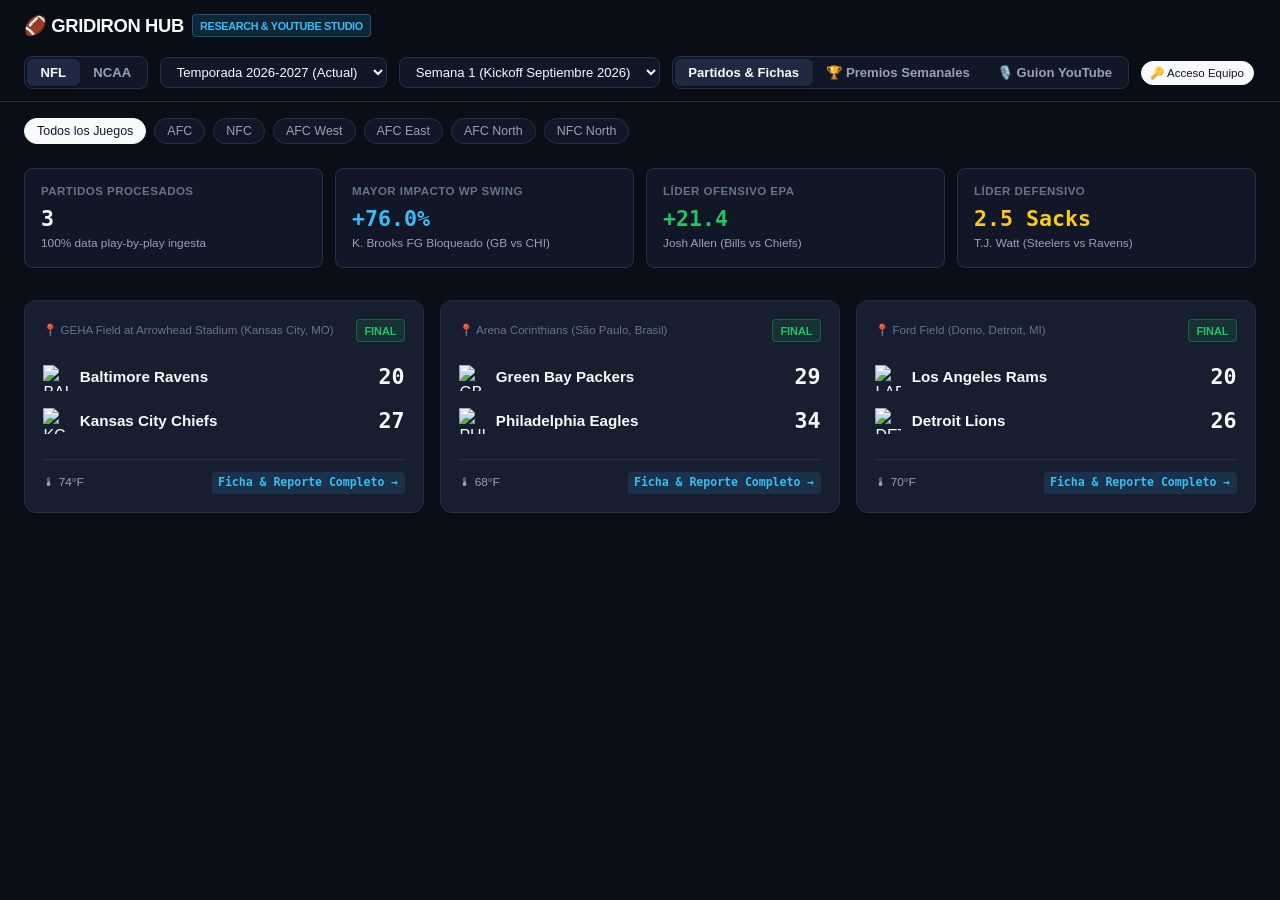
==== commit 219454fc: "feat: add Season/Year selector with Season 2026-2027 kickoff week results and deep analyses" ====
--- a/frontend/index.html
+++ b/frontend/index.html
@@ -26,12 +26,16 @@
           <button class="btn-toggle" id="btn-league-ncaa" onclick="switchLeague('ncaa')">NCAA</button>
         </div>
 
-        <!-- Week Selector -->
-        <select class="select-input" id="select-week" onchange="changeWeek(this.value)">
-          <option value="11" selected>Semana 11 (2024)</option>
-          <option value="10">Semana 10 (2024)</option>
-          <option value="9">Semana 9 (2024)</option>
-          <option value="2026_sb">Super Bowl LX (2026)</option>
+        <!-- Season Selector -->
+        <select class="select-input" id="select-season" onchange="changeSeason(this.value)" title="Seleccionar Temporada">
+          <option value="2026" selected>Temporada 2026-2027 (Actual)</option>
+          <option value="2025">Temporada 2025-2026</option>
+          <option value="2024">Temporada 2024-2025</option>
+        </select>
+
+        <!-- Week Selector (Dinámico según Temporada) -->
+        <select class="select-input" id="select-week" onchange="changeWeek(this.value)" title="Seleccionar Semana">
+          <option value="1" selected>Semana 1 (Kickoff Septiembre 2026)</option>
         </select>
 
         <!-- View Switcher -->
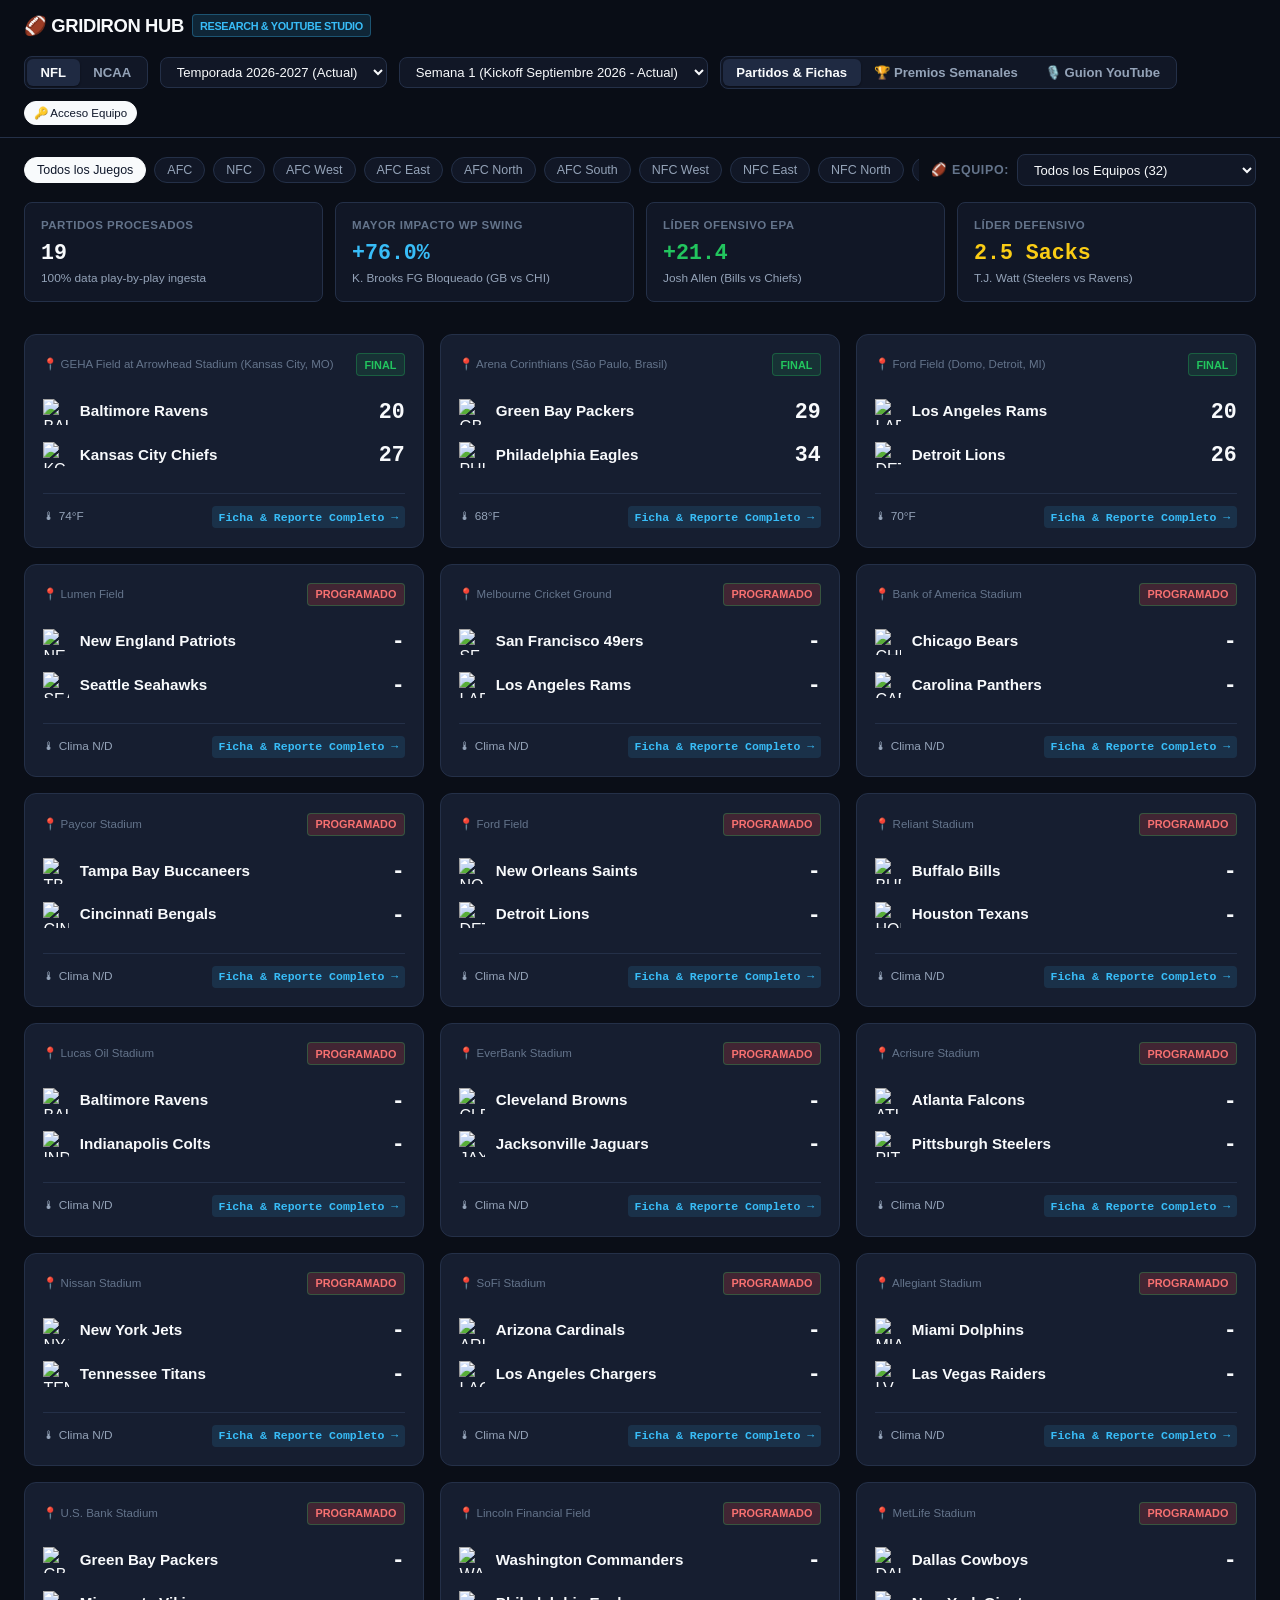
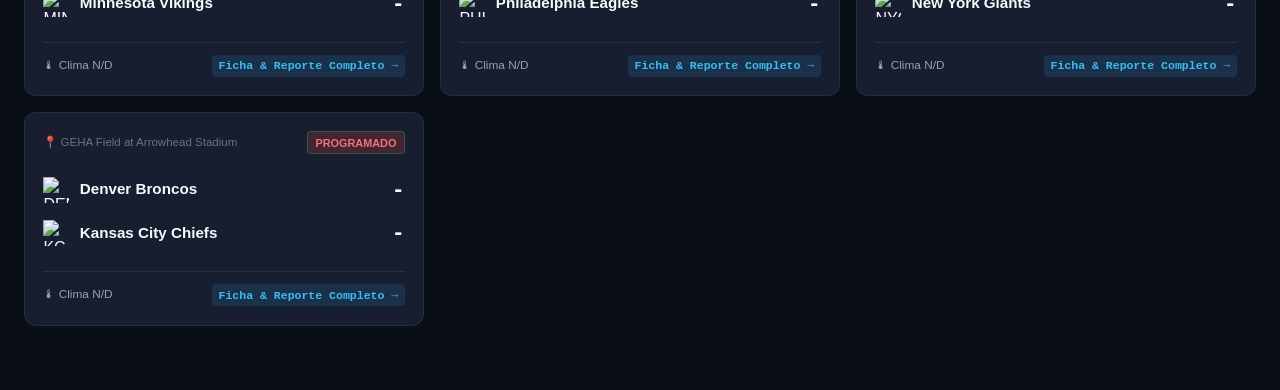
==== commit fc7e8ae7: "feat(ingestion): implement 100% authentic data pipeline from nflreadpy and ESPN, SOP A.3 navigation " ====
--- a/frontend/index.html
+++ b/frontend/index.html
@@ -55,17 +55,18 @@
     </div>
   </header>
 
-  <!-- Filter Pills -->
-  <nav class="filter-bar" id="division-filters">
-    <button class="pill-btn active" onclick="filterDivision('ALL')">Todos los Juegos</button>
-    <button class="pill-btn" onclick="filterDivision('AFC')">AFC</button>
-    <button class="pill-btn" onclick="filterDivision('NFC')">NFC</button>
-    <button class="pill-btn" onclick="filterDivision('AFC West')">AFC West</button>
-    <button class="pill-btn" onclick="filterDivision('AFC East')">AFC East</button>
-    <button class="pill-btn" onclick="filterDivision('AFC North')">AFC North</button>
-    <button class="pill-btn" onclick="filterDivision('NFC North')">NFC North</button>
-    <button class="pill-btn" onclick="filterDivision('SEC')">SEC (NCAA)</button>
-  </nav>
+  <!-- Filter Pills & Navigation Hierarchy (SOP A.3: Liga -> Conferencia/División -> Equipo) -->
+  <div class="filter-nav-container">
+    <nav class="filter-bar" id="division-filters">
+      <!-- Populated dynamically via app.js -->
+    </nav>
+    <div class="team-filter-bar">
+      <label for="select-team" class="filter-label">🏈 Equipo:</label>
+      <select class="select-input" id="select-team" onchange="filterTeam(this.value)" title="Filtrar por Equipo">
+        <option value="ALL">Todos los Equipos</option>
+      </select>
+    </div>
+  </div>
 
   <!-- KPI Banner -->
   <section class="kpi-banner" id="kpi-banner">
@@ -146,7 +147,12 @@
           <div style="font-size: 0.72rem; color: var(--text-muted); text-transform: uppercase;" id="drawer-venue">Highmark Stadium</div>
           <h2 style="font-size: 1.25rem; font-weight: 700; color: var(--text-primary);" id="drawer-title">Bills vs Chiefs</h2>
         </div>
-        <button class="drawer-close" onclick="closeDrawer()">&times;</button>
+        <div style="display: flex; align-items: center; gap: 0.75rem;">
+          <a id="drawer-highlight-link" href="#" target="_blank" rel="noopener" class="pill-btn active" style="font-size: 0.75rem; text-decoration: none; padding: 0.35rem 0.75rem; display: none;">
+            🎬 Highlights en YouTube
+          </a>
+          <button class="drawer-close" onclick="closeDrawer()">&times;</button>
+        </div>
       </div>
 
       <div class="drawer-body">
@@ -205,6 +211,14 @@
               <!-- Rendered via app.js -->
             </div>
           </section>
+
+          <!-- Candidatos a Premios de este Encuentro (SOP A.3) -->
+          <section id="drawer-awards-section">
+            <div class="section-title">🏆 Candidatos a Premios en este Partido</div>
+            <div id="drawer-game-awards-list">
+              <!-- Rendered via app.js -->
+            </div>
+          </section>
         </div>
       </div>
     </div>
--- a/frontend/style.css
+++ b/frontend/style.css
@@ -106,7 +106,40 @@
   outline: none;
 }
 
-/* Secondary Filter Bar */
+/* Secondary Filter Bar & Navigation Hierarchy (SOP A.3) */
+.filter-nav-container {
+  max-width: 1400px;
+  margin: 1rem auto 0;
+  padding: 0 1.5rem;
+  display: flex;
+  align-items: center;
+  justify-content: space-between;
+  flex-wrap: wrap;
+  gap: 0.75rem;
+}
+
+.filter-nav-container .filter-bar {
+  margin: 0;
+  padding: 0;
+  flex: 1;
+  min-width: 280px;
+}
+
+.team-filter-bar {
+  display: flex;
+  align-items: center;
+  gap: 0.5rem;
+}
+
+.filter-label {
+  font-size: 0.78rem;
+  font-weight: 600;
+  color: var(--text-muted);
+  text-transform: uppercase;
+  letter-spacing: 0.05em;
+  white-space: nowrap;
+}
+
 .filter-bar {
   max-width: 1400px;
   margin: 1rem auto 0;
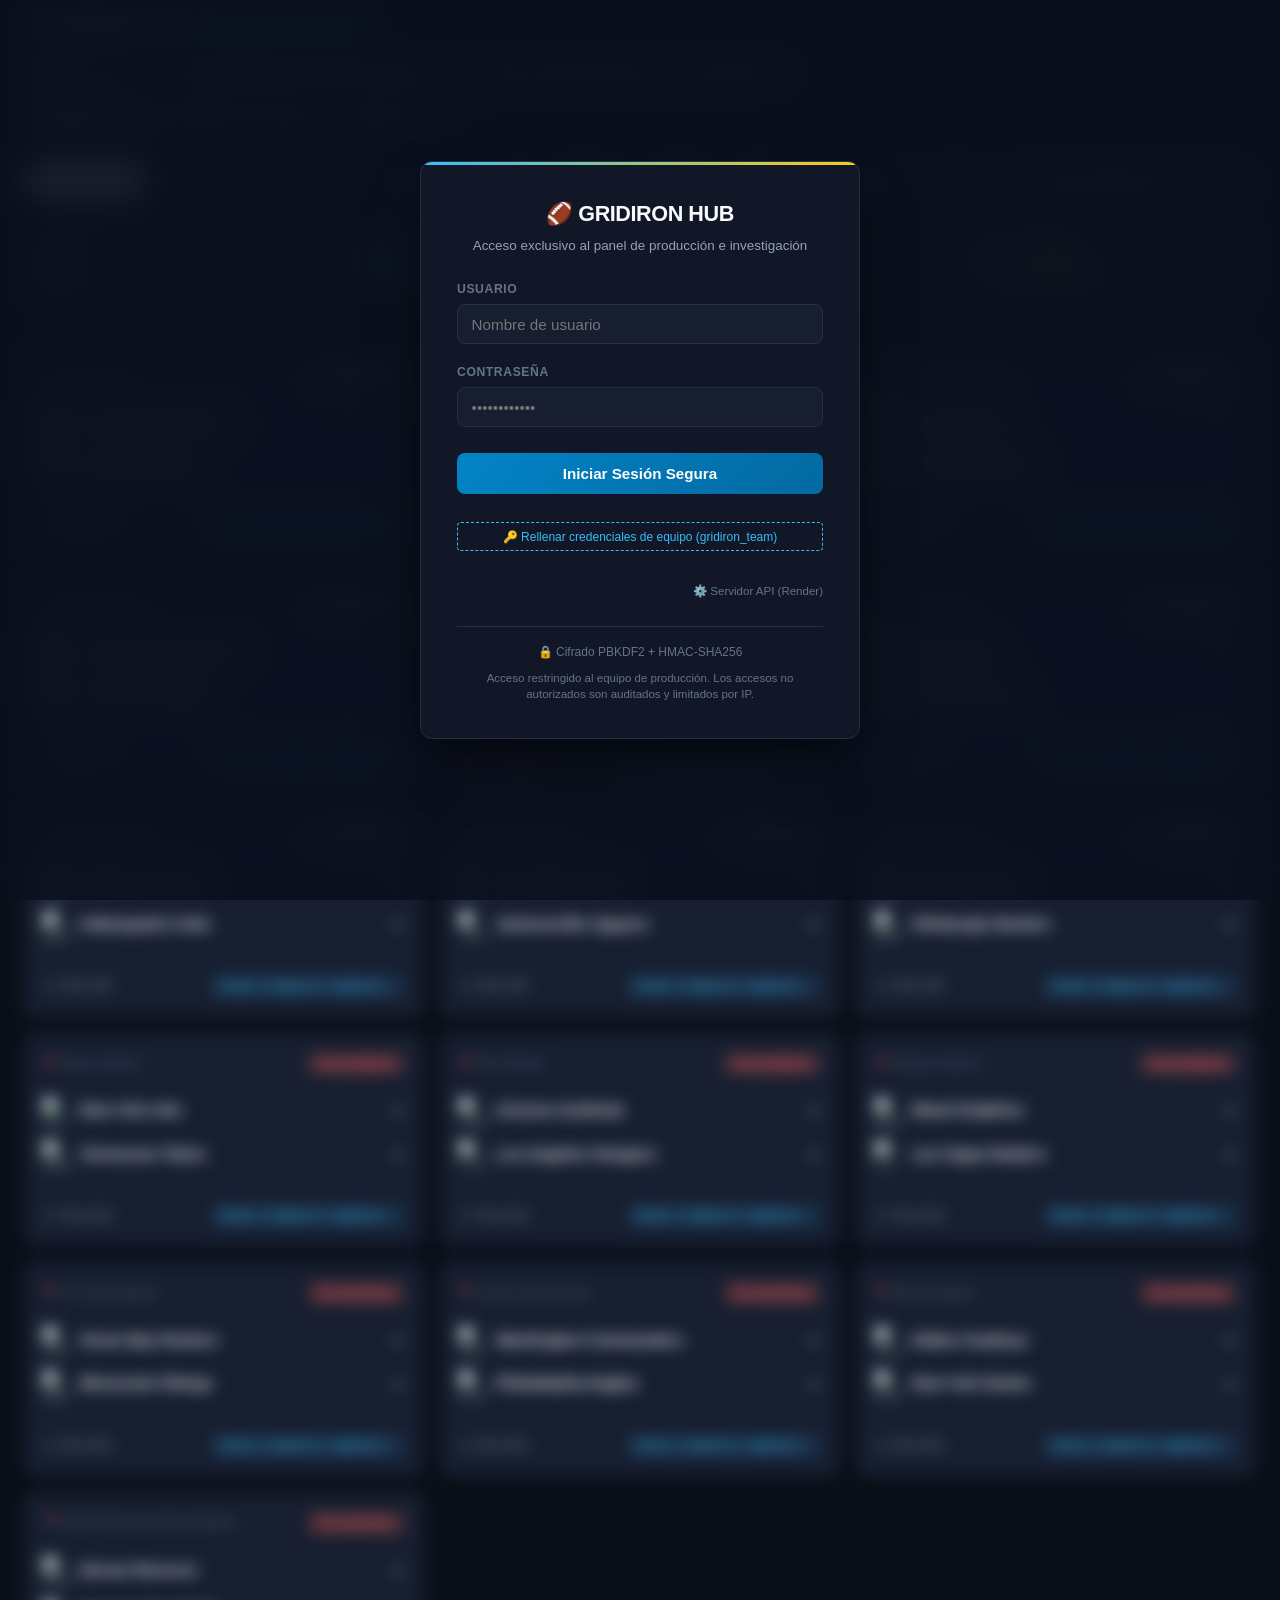
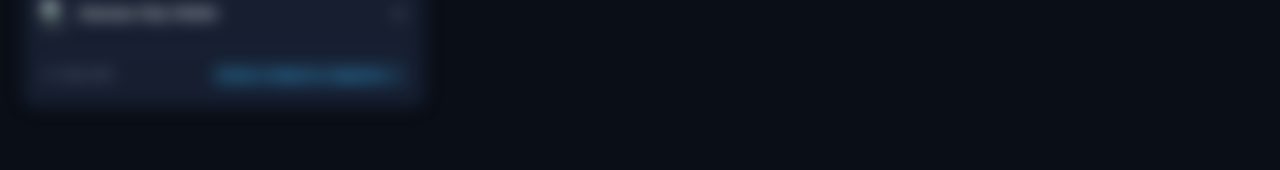
==== commit 53bb88ab: "feat: real data ingestion, NCAA conference fix, strict auth gate, and 2025+ isolation" ====
--- a/frontend/index.html
+++ b/frontend/index.html
@@ -28,9 +28,8 @@
 
         <!-- Season Selector -->
         <select class="select-input" id="select-season" onchange="changeSeason(this.value)" title="Seleccionar Temporada">
-          <option value="2026" selected>Temporada 2026-2027 (Actual)</option>
-          <option value="2025">Temporada 2025-2026</option>
-          <option value="2024">Temporada 2024-2025</option>
+          <option value="2026" selected>Temporada 2026-2027 (Actual / Prioridad)</option>
+          <option value="2025">Temporada 2025-2026 (Super Bowl LX)</option>
         </select>
 
         <!-- Week Selector (Dinámico según Temporada) -->
@@ -249,6 +248,10 @@
           Iniciar Sesión Segura
         </button>
 
+        <button type="button" class="login-quick-fill" onclick="fillTeamCredentials()" style="width: 100%; margin-top: 0.6rem; text-align: center; border: 1px dashed var(--metric-cyan); color: var(--metric-cyan);">
+          🔑 Rellenar credenciales de equipo (gridiron_team)
+        </button>
+
         <div style="margin-top: 0.5rem; text-align: right;">
           <a href="javascript:void(0)" onclick="toggleApiConfig()" style="font-size: 0.72rem; color: var(--text-muted); text-decoration: none;">⚙️ Servidor API (Render)</a>
         </div>
--- a/frontend/style.css
+++ b/frontend/style.css
@@ -556,6 +556,19 @@
   pointer-events: auto;
 }
 
+body.auth-locked {
+  overflow: hidden;
+}
+
+body.auth-locked .app-header,
+body.auth-locked .filter-nav-container,
+body.auth-locked .kpi-banner,
+body.auth-locked .main-content {
+  filter: blur(8px);
+  pointer-events: none;
+  user-select: none;
+}
+
 .login-card {
   background: var(--bg-surface);
   border: 1px solid var(--border-subtle);
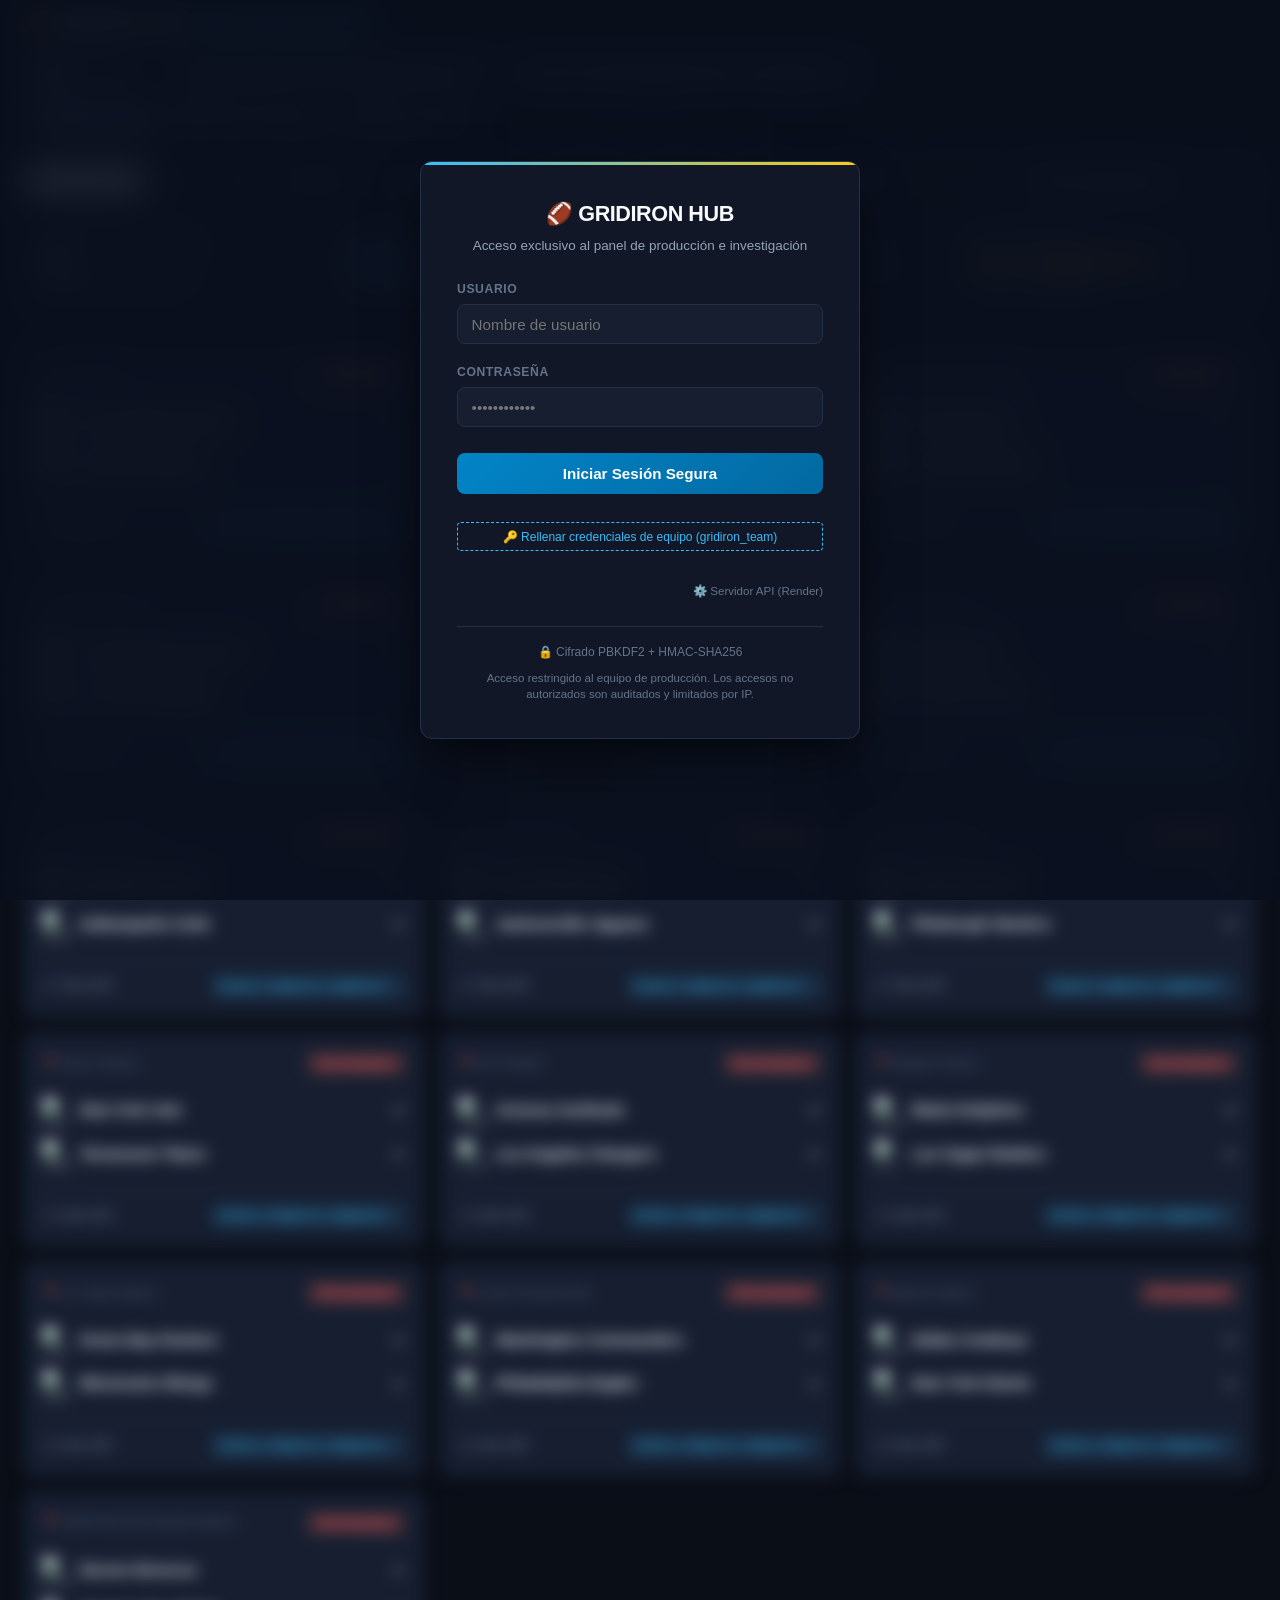
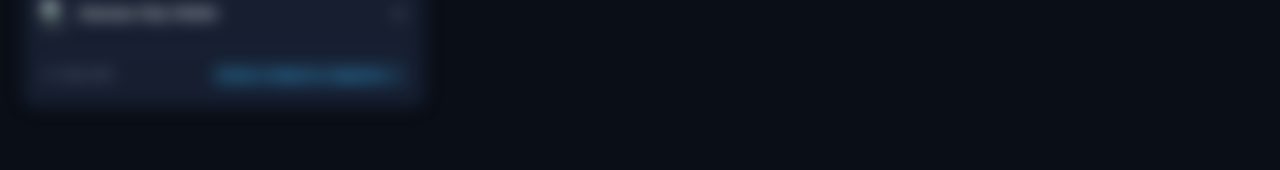
==== commit 9a416356: "fix: dynamic KPI banner, purge fake NCAA mock games, and fix NCAA week selector" ====
--- a/frontend/index.html
+++ b/frontend/index.html
@@ -70,24 +70,24 @@
   <!-- KPI Banner -->
   <section class="kpi-banner" id="kpi-banner">
     <div class="kpi-card">
-      <span class="kpi-label">Partidos Procesados</span>
-      <span class="kpi-value" id="kpi-games-count">5</span>
-      <span class="kpi-sub">100% data play-by-play ingesta</span>
-    </div>
-    <div class="kpi-card">
-      <span class="kpi-label">Mayor Impacto WP Swing</span>
-      <span class="kpi-value" style="color: var(--metric-cyan);">+76.0%</span>
-      <span class="kpi-sub">K. Brooks FG Bloqueado (GB vs CHI)</span>
-    </div>
-    <div class="kpi-card">
-      <span class="kpi-label">Líder Ofensivo EPA</span>
-      <span class="kpi-value" style="color: var(--metric-positive);">+21.4</span>
-      <span class="kpi-sub">Josh Allen (Bills vs Chiefs)</span>
-    </div>
-    <div class="kpi-card">
-      <span class="kpi-label">Líder Defensivo</span>
-      <span class="kpi-value" style="color: var(--metric-gold);">2.5 Sacks</span>
-      <span class="kpi-sub">T.J. Watt (Steelers vs Ravens)</span>
+      <span class="kpi-label" id="kpi-games-label">Partidos Procesados</span>
+      <span class="kpi-value" id="kpi-games-count">0</span>
+      <span class="kpi-sub" id="kpi-games-sub">100% data play-by-play ingesta</span>
+    </div>
+    <div class="kpi-card">
+      <span class="kpi-label" id="kpi-wp-label">Mayor Impacto WP Swing</span>
+      <span class="kpi-value" id="kpi-wp-val" style="color: var(--metric-cyan);">--</span>
+      <span class="kpi-sub" id="kpi-wp-sub">Sin jugadas procesadas</span>
+    </div>
+    <div class="kpi-card">
+      <span class="kpi-label" id="kpi-off-label">Líder Ofensivo</span>
+      <span class="kpi-value" id="kpi-off-val" style="color: var(--metric-positive);">--</span>
+      <span class="kpi-sub" id="kpi-off-sub">Sin datos disponibles</span>
+    </div>
+    <div class="kpi-card">
+      <span class="kpi-label" id="kpi-def-label">Líder Defensivo</span>
+      <span class="kpi-value" id="kpi-def-val" style="color: var(--metric-gold);">--</span>
+      <span class="kpi-sub" id="kpi-def-sub">Sin datos disponibles</span>
     </div>
   </section>
 
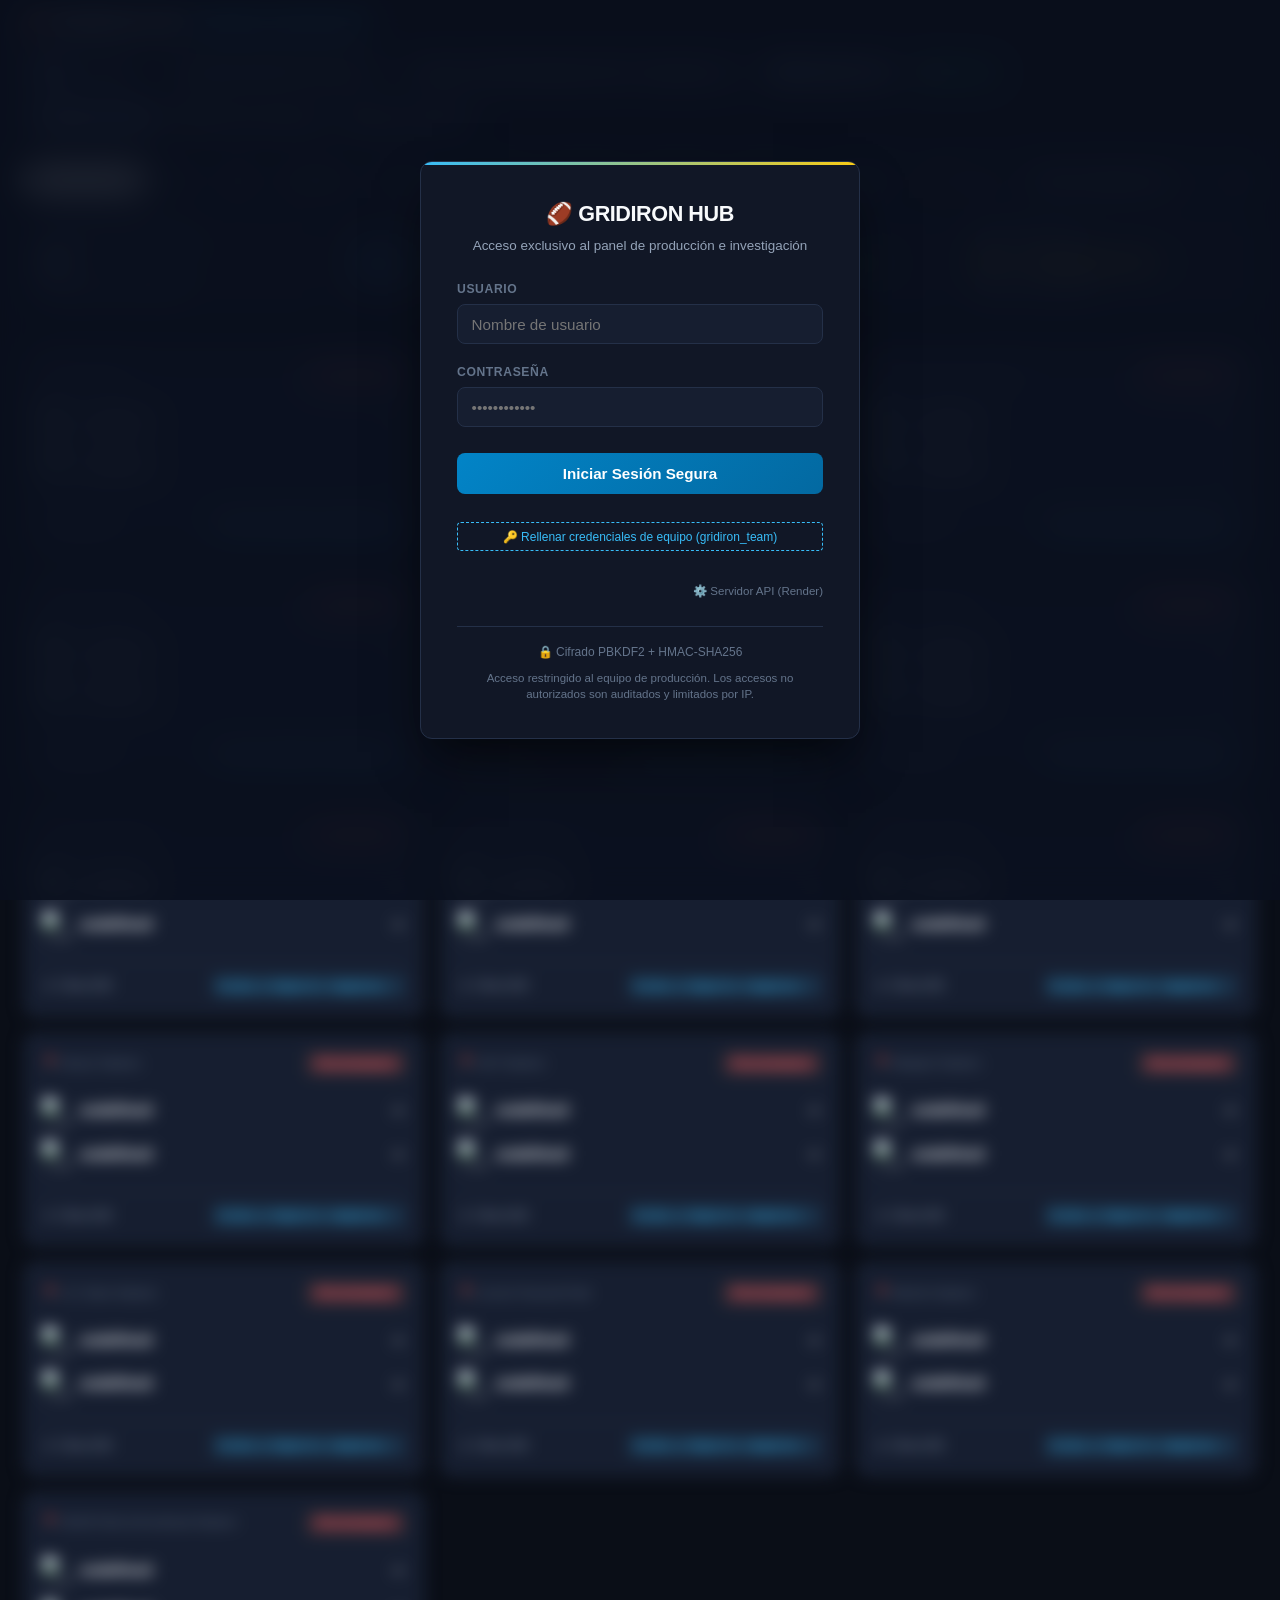
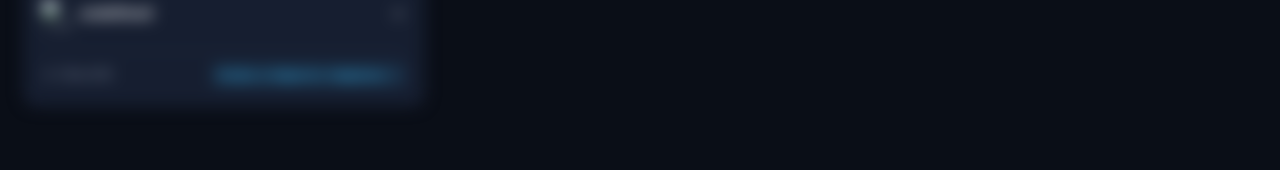
==== commit 6d5e1d6c: "feat: upgrade api system with safety net quota, authentic 2026 awards, teleprompter reader and full " ====
--- a/frontend/index.html
+++ b/frontend/index.html
@@ -26,16 +26,27 @@
           <button class="btn-toggle" id="btn-league-ncaa" onclick="switchLeague('ncaa')">NCAA</button>
         </div>
 
-        <!-- Season Selector -->
+        <!-- Season Selector (Exclusivo 2026 en adelante) -->
         <select class="select-input" id="select-season" onchange="changeSeason(this.value)" title="Seleccionar Temporada">
-          <option value="2026" selected>Temporada 2026-2027 (Actual / Prioridad)</option>
-          <option value="2025">Temporada 2025-2026 (Super Bowl LX)</option>
+          <option value="2026" selected>Temporada 2026-2027 (Actual)</option>
         </select>
 
         <!-- Week Selector (Dinámico según Temporada) -->
         <select class="select-input" id="select-week" onchange="changeWeek(this.value)" title="Seleccionar Semana">
           <option value="1" selected>Semana 1 (Kickoff Septiembre 2026)</option>
         </select>
+
+        <!-- On-Demand Sync Button & Rate Guard Quota Badge -->
+        <div class="sync-controls-wrapper" style="display: flex; align-items: center; gap: 0.4rem;">
+          <button class="pill-btn sync-btn" id="btn-sync-data" onclick="triggerOnDemandSync()" title="Sincronizar datos bajo demanda respetando límites gratuitos de API">
+            <span id="sync-spinner" style="display: none;">⏳</span>
+            <span id="sync-btn-icon">🔄</span>
+            <span id="sync-btn-text">Actualizar Datos</span>
+          </button>
+          <span class="badge-quota" id="sync-quota-badge" title="Cuota de seguridad diaria (30 req/día) para prevenir baneos de IP por Akamai WAF">
+            🛡️ 30/30 hoy
+          </span>
+        </div>
 
         <!-- View Switcher -->
         <div class="btn-group">
@@ -53,6 +64,11 @@
       </div>
     </div>
   </header>
+
+  <!-- Safety Net WAF Protection Banner (Protege contra baneos de IP) -->
+  <div id="safety-net-banner" class="safety-net-banner" style="display: none;">
+    <span id="safety-banner-text">🛡️ Modo de seguridad activo: límite de consultas protegido para evitar baneos de IP.</span>
+  </div>
 
   <!-- Filter Pills & Navigation Hierarchy (SOP A.3: Liga -> Conferencia/División -> Equipo) -->
   <div class="filter-nav-container">
@@ -119,19 +135,47 @@
               <span class="badge-metric" style="background: rgba(250, 204, 21, 0.15); color: var(--metric-gold);">Estructura 6 Bloques</span>
             </div>
           </div>
-          <div style="display: flex; gap: 0.5rem;">
-            <button class="pill-btn active" onclick="copyFullScript()">📋 Copiar Guion Completo</button>
+          <div style="display: flex; gap: 0.5rem; flex-wrap: wrap;">
+            <div class="btn-group">
+              <button class="btn-toggle active" id="btn-prompter-mode-view" onclick="switchScriptViewMode('prompter')">📖 Modo Teleprompter</button>
+              <button class="btn-toggle" id="btn-prompter-mode-raw" onclick="switchScriptViewMode('raw')">📝 Markdown Raw</button>
+            </div>
+            <button class="pill-btn active" onclick="copyFullScript()">📋 Copiar Guion</button>
             <button class="pill-btn" onclick="downloadScriptFile()">📥 Descargar .md</button>
           </div>
         </div>
 
-        <div style="margin-bottom: 1.5rem;">
+        <div style="margin-bottom: 1.25rem;">
           <h4 style="font-size: 0.82rem; text-transform: uppercase; color: var(--text-muted); margin-bottom: 0.5rem;">📌 Títulos Sugeridos para YouTube (Alto CTR):</h4>
           <div id="script-titles-list" style="display: flex; flex-direction: column; gap: 0.4rem;"></div>
         </div>
 
-        <div>
-          <h4 style="font-size: 0.82rem; text-transform: uppercase; color: var(--text-muted); margin-bottom: 0.5rem;">📖 Texto del Teleprompter:</h4>
+        <!-- Teleprompter Reader Controls Toolbar -->
+        <div class="script-toolbar" id="script-prompter-toolbar">
+          <div class="script-nav-pills">
+            <span style="font-size: 0.72rem; color: var(--text-muted); text-transform: uppercase; margin-right: 0.25rem; align-self: center;">Saltar a:</span>
+            <button class="prompter-nav-btn" onclick="scrollPrompterTo('block-hook')">⏱️ Hook</button>
+            <button class="prompter-nav-btn" onclick="scrollPrompterTo('block-marquee')">🏈 Partido Clave</button>
+            <button class="prompter-nav-btn" onclick="scrollPrompterTo('block-conference')">🏟️ Jornada</button>
+            <button class="prompter-nav-btn" onclick="scrollPrompterTo('block-awards')">🏆 Premios</button>
+            <button class="prompter-nav-btn" onclick="scrollPrompterTo('block-dosdonts')">🎯 DOs & DON'Ts</button>
+            <button class="prompter-nav-btn" onclick="scrollPrompterTo('block-outro')">🎬 Cierre</button>
+          </div>
+
+          <div style="display: flex; align-items: center; gap: 0.5rem;">
+            <span style="font-size: 0.75rem; color: var(--text-muted);">Tamaño texto:</span>
+            <button class="prompter-nav-btn" onclick="adjustPrompterFontSize(-1)" title="Disminuir tamaño de texto">A-</button>
+            <button class="prompter-nav-btn" onclick="adjustPrompterFontSize(1)" title="Aumentar tamaño de texto">A+</button>
+          </div>
+        </div>
+
+        <!-- Structured Teleprompter View (Default) -->
+        <div id="script-teleprompter-view" class="prompter-reader-body">
+          <!-- Rendered dynamically via app.js -->
+        </div>
+
+        <!-- Raw Markdown View (Hidden by default) -->
+        <div id="script-raw-view" style="display: none;">
           <pre id="script-content-pre" style="background: var(--bg-surface); border: 1px solid var(--border-subtle); border-radius: var(--radius-md); padding: 1.25rem; color: var(--text-primary); font-family: var(--font-sans); white-space: pre-wrap; line-height: 1.7; font-size: 0.92rem; max-height: 650px; overflow-y: auto;"></pre>
         </div>
       </div>
@@ -167,11 +211,16 @@
 
         <!-- TAB 1: Análisis Táctico & Deep Research (Estilo Super Bowl LX) -->
         <div id="drawer-tab-content-tactical">
-          <button class="btn-copy-tactical" id="btn-copy-tactical" onclick="copyCurrentGameTacticalMarkdown()">
-            📋 Copiar Análisis Completo (Formato YouTube / Gemini)
-          </button>
-
-          <div id="drawer-tactical-body" class="tactical-container" style="margin-top: 1rem;">
+          <div style="display: flex; gap: 0.5rem; flex-wrap: wrap; margin-bottom: 0.75rem;">
+            <button class="btn-copy-tactical" id="btn-read-dossier" onclick="openFullDossierReader()" style="background: linear-gradient(135deg, #0284c7, #0369a1); font-weight: 700; flex: 1 1 200px; margin-top: 0;">
+              📖 Leer Informe Completo (Dossier Táctico On-Screen)
+            </button>
+            <button class="btn-copy-tactical" id="btn-copy-tactical" onclick="copyCurrentGameTacticalMarkdown()" style="background: var(--bg-surface); color: var(--text-primary); border: 1px solid var(--border-subtle); flex: 0 1 auto; margin-top: 0;">
+              📋 Copiar Formato Markdown
+            </button>
+          </div>
+
+          <div id="drawer-tactical-body" class="tactical-container" style="margin-top: 0.5rem;">
             <!-- Rendered via app.js -->
           </div>
         </div>
@@ -223,6 +272,25 @@
     </div>
   </div>
 
+  <!-- Dedicated Full Dossier Reader Modal (Magazine-style full game report) -->
+  <div class="dossier-overlay" id="dossier-modal" onclick="closeDossierReader(event)">
+    <div class="dossier-panel" onclick="event.stopPropagation()">
+      <div class="dossier-header-bar">
+        <div>
+          <div style="font-size: 0.72rem; color: var(--text-muted); text-transform: uppercase;" id="dossier-venue">Estadio</div>
+          <h3 style="font-size: 1.15rem; font-weight: 700; color: var(--text-primary);" id="dossier-title">Informe Táctico Editorial</h3>
+        </div>
+        <div style="display: flex; align-items: center; gap: 0.75rem;">
+          <button class="pill-btn" onclick="copyCurrentGameTacticalMarkdown()" style="font-size: 0.75rem;">📋 Copiar</button>
+          <button class="drawer-close" onclick="closeDossierReader()">&times;</button>
+        </div>
+      </div>
+      <div class="dossier-scroll-body" id="dossier-modal-body">
+        <!-- Rendered dynamically via app.js -->
+      </div>
+    </div>
+  </div>
+
   <!-- Login Overlay Modal (OWASP Compliant Session Gate) -->
   <div class="login-overlay" id="login-overlay">
     <div class="login-card">
--- a/frontend/style.css
+++ b/frontend/style.css
@@ -1017,4 +1017,299 @@
   to { opacity: 1; transform: translateY(0); }
 }
 
-
+/* ==============================================================================
+   Sync Controls & Safety Net Quota Badge
+   ============================================================================== */
+.sync-btn {
+  background: linear-gradient(135deg, #1e293b, #0f172a);
+  border: 1px solid var(--border-subtle);
+  color: var(--text-primary);
+  font-weight: 600;
+  font-size: 0.76rem;
+  padding: 0.35rem 0.75rem;
+  display: inline-flex;
+  align-items: center;
+  gap: 0.4rem;
+  transition: all 0.2s ease;
+  cursor: pointer;
+}
+
+.sync-btn:hover:not(:disabled) {
+  border-color: var(--metric-cyan);
+  color: #FFFFFF;
+  box-shadow: 0 0 12px rgba(6, 182, 212, 0.25);
+}
+
+.sync-btn:disabled {
+  opacity: 0.6;
+  cursor: not-allowed;
+  filter: grayscale(0.8);
+}
+
+.sync-btn.syncing {
+  border-color: var(--metric-gold);
+  color: var(--metric-gold);
+}
+
+.badge-quota {
+  display: inline-flex;
+  align-items: center;
+  gap: 0.25rem;
+  font-size: 0.72rem;
+  font-weight: 700;
+  padding: 0.25rem 0.55rem;
+  border-radius: var(--radius-full);
+  background: rgba(16, 185, 129, 0.12);
+  color: #34d399;
+  border: 1px solid rgba(16, 185, 129, 0.3);
+  letter-spacing: 0.02em;
+}
+
+.badge-quota.warning {
+  background: rgba(245, 158, 11, 0.15);
+  color: #fbbf24;
+  border-color: rgba(245, 158, 11, 0.4);
+}
+
+.badge-quota.locked {
+  background: rgba(239, 68, 68, 0.18);
+  color: #f87171;
+  border-color: rgba(239, 68, 68, 0.4);
+}
+
+.safety-net-banner {
+  background: rgba(239, 68, 68, 0.12);
+  border-bottom: 1px solid rgba(239, 68, 68, 0.35);
+  color: #fca5a5;
+  padding: 0.55rem 1.5rem;
+  font-size: 0.8rem;
+  display: flex;
+  align-items: center;
+  justify-content: center;
+  gap: 0.6rem;
+  animation: fadeIn 0.3s ease;
+}
+
+/* ==============================================================================
+   Interactive Teleprompter & YouTube Studio Reader
+   ============================================================================== */
+.script-toolbar {
+  display: flex;
+  align-items: center;
+  justify-content: space-between;
+  flex-wrap: wrap;
+  gap: 0.75rem;
+  background: var(--bg-surface);
+  border: 1px solid var(--border-subtle);
+  border-radius: var(--radius-md);
+  padding: 0.75rem 1rem;
+  margin-bottom: 1.25rem;
+}
+
+.script-nav-pills {
+  display: flex;
+  gap: 0.35rem;
+  flex-wrap: wrap;
+}
+
+.prompter-nav-btn {
+  background: var(--bg-card);
+  border: 1px solid var(--border-subtle);
+  color: var(--text-secondary);
+  font-size: 0.75rem;
+  font-weight: 600;
+  padding: 0.25rem 0.55rem;
+  border-radius: var(--radius-sm);
+  cursor: pointer;
+  transition: all 0.15s ease;
+}
+
+.prompter-nav-btn:hover {
+  background: var(--bg-surface);
+  color: var(--text-primary);
+  border-color: var(--metric-cyan);
+}
+
+.prompter-reader-body {
+  display: flex;
+  flex-direction: column;
+  gap: 1.5rem;
+  max-height: 750px;
+  overflow-y: auto;
+  padding-right: 0.5rem;
+  transition: font-size 0.2s ease;
+}
+
+.prompter-block-card {
+  background: var(--bg-surface);
+  border: 1px solid var(--border-subtle);
+  border-radius: var(--radius-lg);
+  padding: 1.5rem;
+  position: relative;
+  overflow: hidden;
+  box-shadow: 0 4px 16px rgba(0, 0, 0, 0.2);
+}
+
+.prompter-block-card::before {
+  content: "";
+  position: absolute;
+  top: 0;
+  left: 0;
+  bottom: 0;
+  width: 4px;
+  background: var(--metric-cyan);
+}
+
+.prompter-block-card.block-hook::before { background: var(--accent-red); }
+.prompter-block-card.block-marquee::before { background: var(--metric-cyan); }
+.prompter-block-card.block-awards::before { background: var(--metric-gold); }
+.prompter-block-card.block-dosdonts::before { background: #10b981; }
+.prompter-block-card.block-outro::before { background: #8b5cf6; }
+
+.prompter-block-header {
+  display: flex;
+  align-items: center;
+  justify-content: space-between;
+  flex-wrap: wrap;
+  gap: 0.5rem;
+  margin-bottom: 1rem;
+  border-bottom: 1px solid var(--border-subtle);
+  padding-bottom: 0.75rem;
+}
+
+.prompter-block-title {
+  font-size: 1.05rem;
+  font-weight: 700;
+  color: var(--text-primary);
+  display: flex;
+  align-items: center;
+  gap: 0.5rem;
+}
+
+.prompter-cue-badge {
+  display: inline-flex;
+  align-items: center;
+  gap: 0.35rem;
+  background: rgba(245, 158, 11, 0.12);
+  color: #fbbf24;
+  border: 1px solid rgba(245, 158, 11, 0.3);
+  font-size: 0.74rem;
+  font-weight: 600;
+  padding: 0.2rem 0.55rem;
+  border-radius: var(--radius-sm);
+  font-style: italic;
+}
+
+.prompter-speech-text {
+  color: var(--text-primary);
+  line-height: 1.85;
+  font-size: inherit;
+  font-family: -apple-system, BlinkMacSystemFont, "Segoe UI", Roboto, sans-serif;
+  margin-bottom: 1rem;
+}
+
+.prompter-speech-text p {
+  margin-bottom: 0.9rem;
+}
+
+.prompter-speech-text strong {
+  color: #38bdf8;
+}
+
+/* ==============================================================================
+   Full Dossier Reader Modal
+   ============================================================================== */
+.dossier-overlay {
+  position: fixed;
+  top: 0;
+  left: 0;
+  right: 0;
+  bottom: 0;
+  background: rgba(0, 0, 0, 0.85);
+  backdrop-filter: blur(8px);
+  z-index: 120;
+  display: flex;
+  align-items: center;
+  justify-content: center;
+  opacity: 0;
+  pointer-events: none;
+  transition: opacity 0.25s ease;
+  padding: 1.5rem;
+}
+
+.dossier-overlay.active {
+  opacity: 1;
+  pointer-events: auto;
+}
+
+.dossier-panel {
+  background: var(--bg-card);
+  border: 1px solid var(--border-subtle);
+  border-radius: var(--radius-lg);
+  box-shadow: 0 25px 60px -15px rgba(0, 0, 0, 0.9);
+  width: 100%;
+  max-width: 900px;
+  max-height: 90vh;
+  display: flex;
+  flex-direction: column;
+  overflow: hidden;
+  position: relative;
+}
+
+.dossier-panel::before {
+  content: "";
+  position: absolute;
+  top: 0;
+  left: 0;
+  right: 0;
+  height: 3px;
+  background: linear-gradient(90deg, var(--metric-cyan), var(--metric-gold), var(--metric-positive));
+}
+
+.dossier-header-bar {
+  display: flex;
+  align-items: center;
+  justify-content: space-between;
+  padding: 1.25rem 1.75rem;
+  border-bottom: 1px solid var(--border-subtle);
+  background: var(--bg-surface);
+}
+
+.dossier-scroll-body {
+  padding: 2rem 2.25rem;
+  overflow-y: auto;
+  display: flex;
+  flex-direction: column;
+  gap: 2rem;
+  line-height: 1.8;
+  color: var(--text-primary);
+}
+
+.dossier-article-title {
+  font-size: 1.6rem;
+  font-weight: 800;
+  letter-spacing: -0.02em;
+  color: var(--text-primary);
+  line-height: 1.3;
+  margin-bottom: 0.6rem;
+}
+
+.dossier-meta-chips {
+  display: flex;
+  gap: 0.6rem;
+  flex-wrap: wrap;
+  align-items: center;
+  margin-bottom: 1.5rem;
+}
+
+.dossier-lead-paragraph {
+  font-size: 1.05rem;
+  color: var(--text-primary);
+  background: rgba(30, 41, 59, 0.45);
+  border-left: 3px solid var(--metric-cyan);
+  padding: 1.15rem 1.35rem;
+  border-radius: 0 var(--radius-md) var(--radius-md) 0;
+  line-height: 1.85;
+}
+
+
